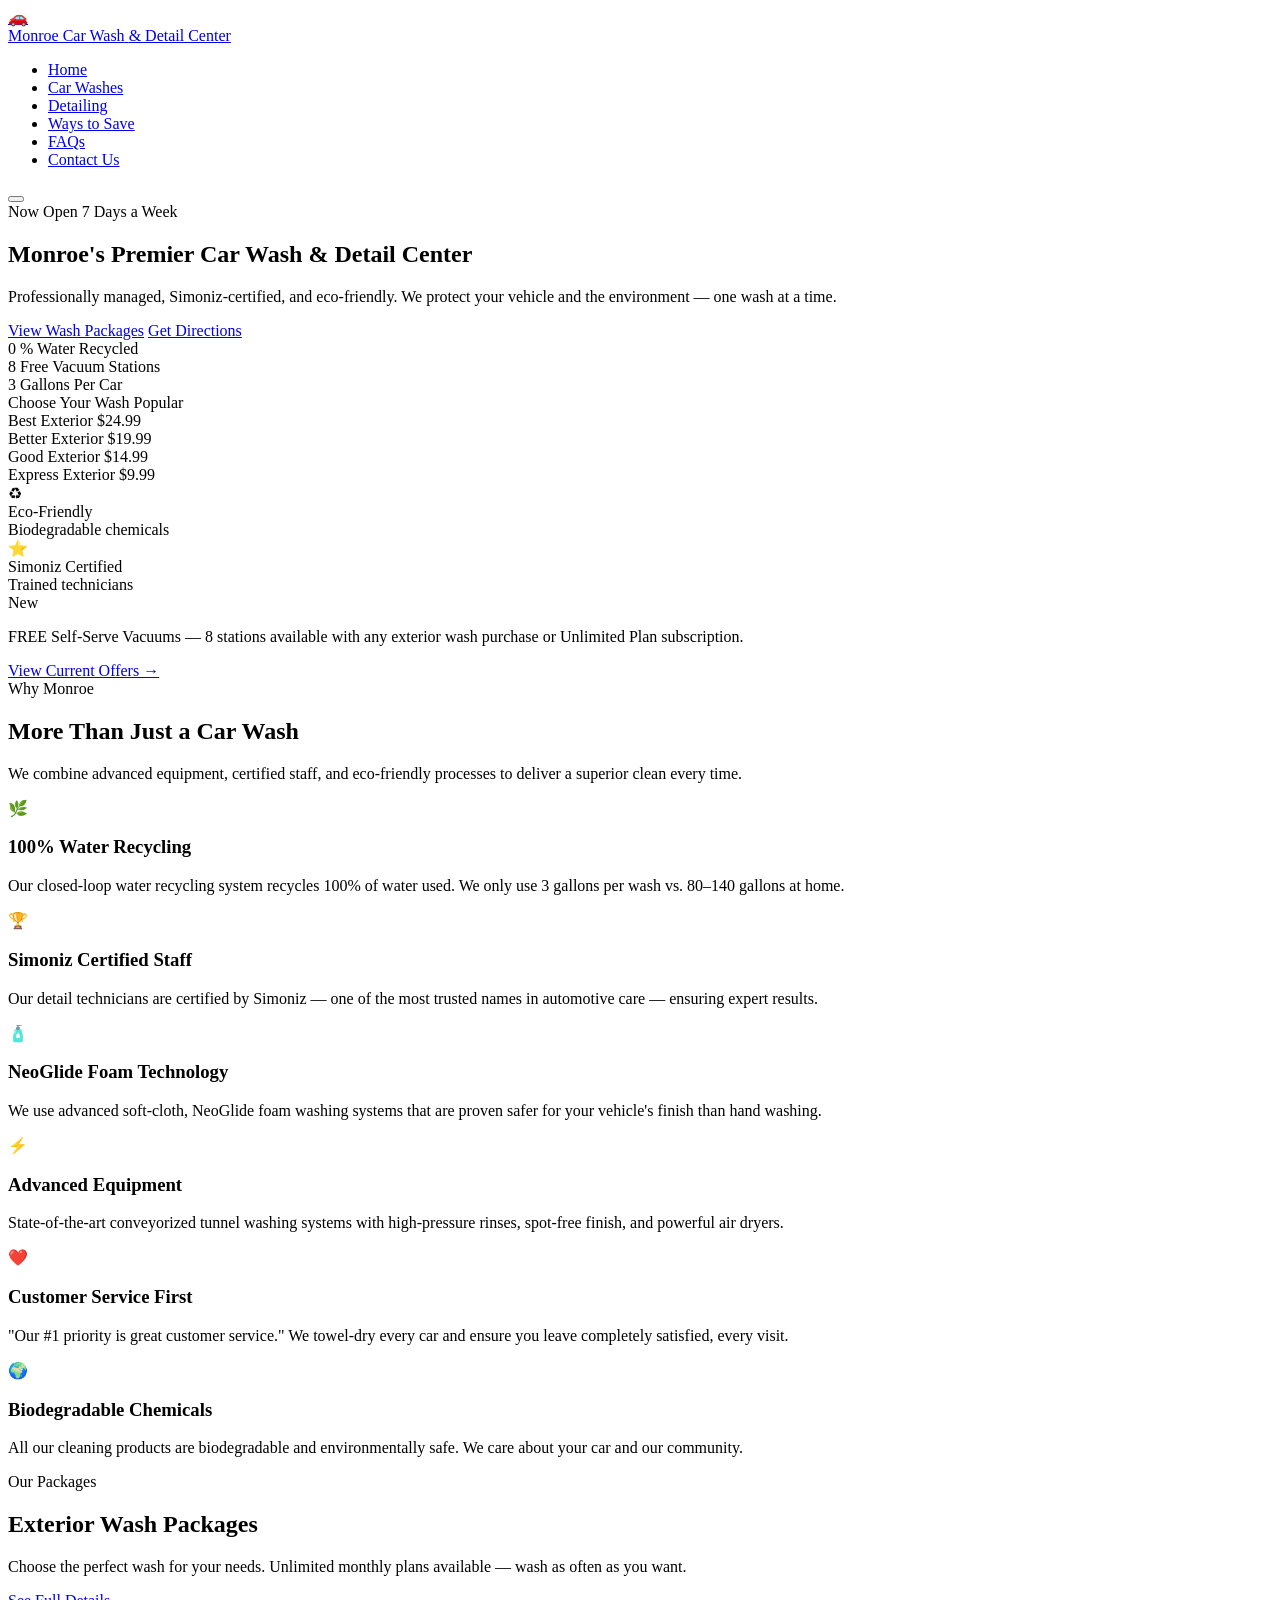
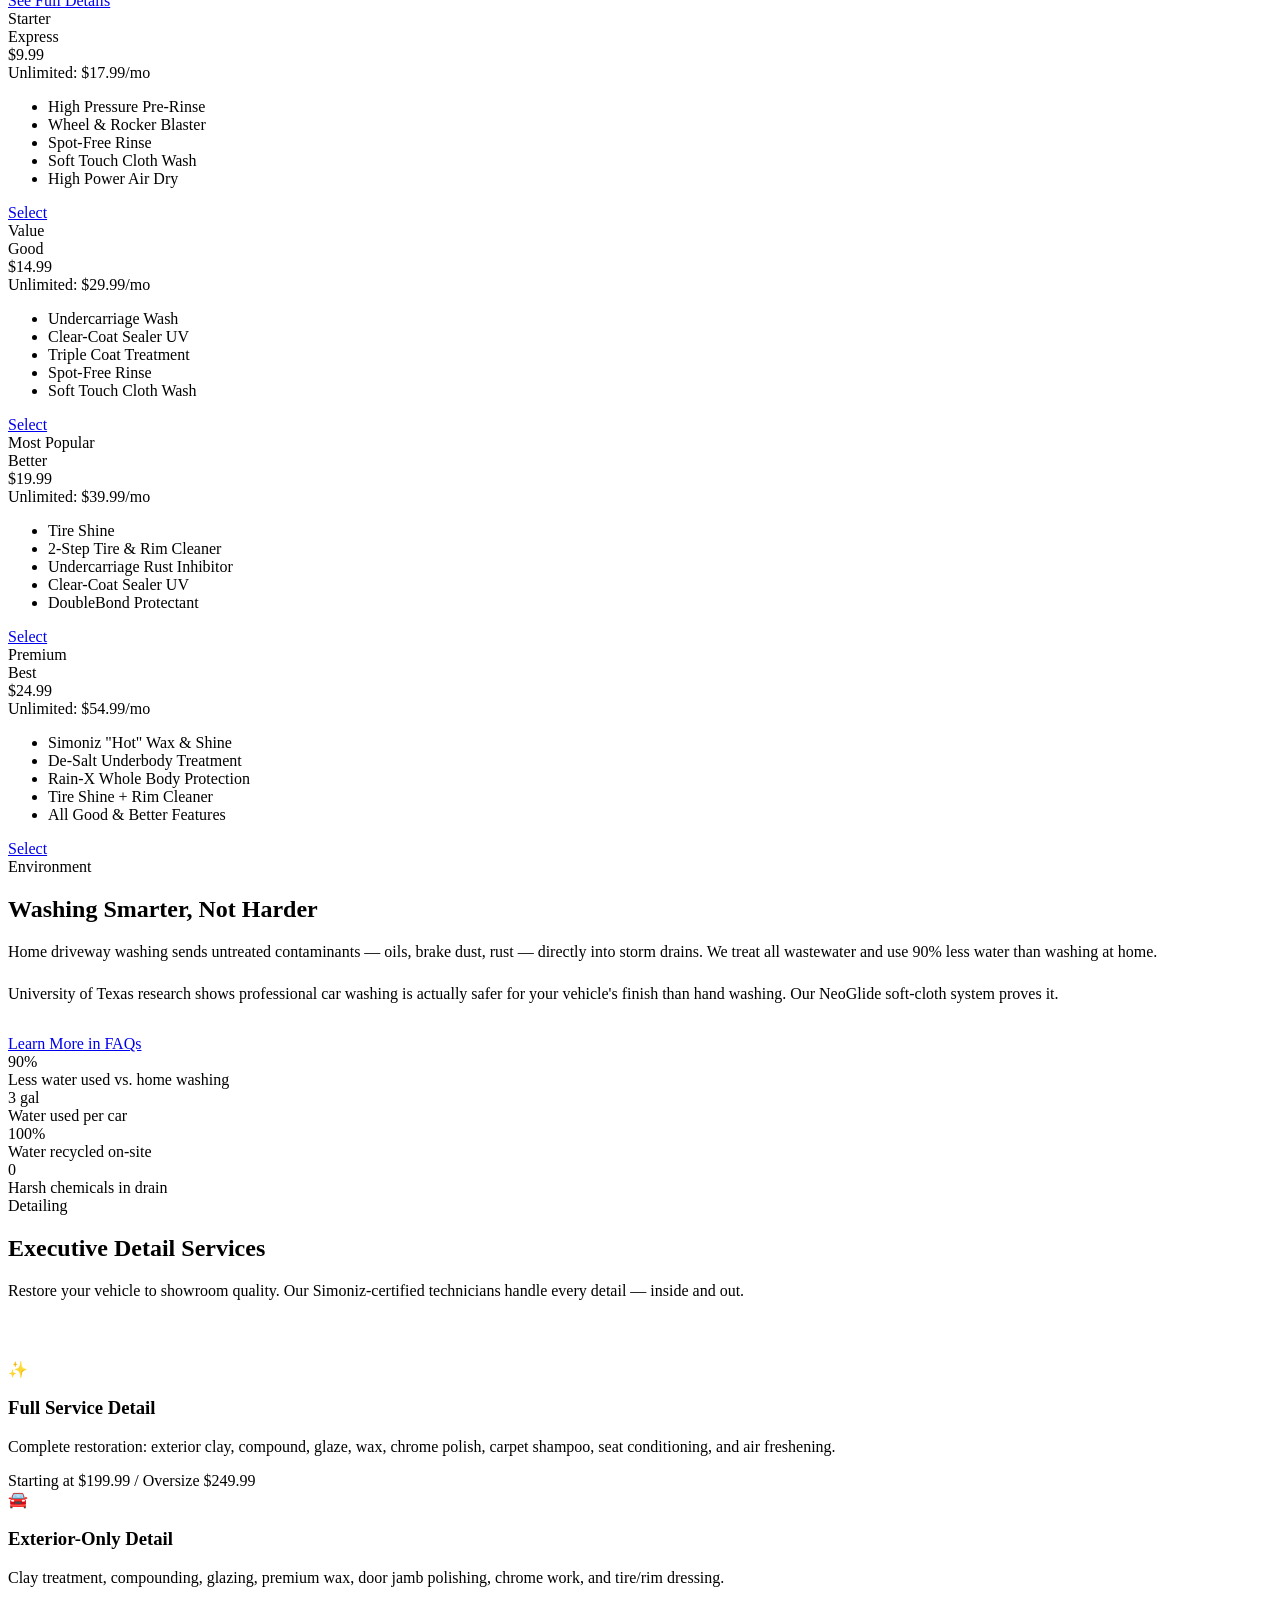
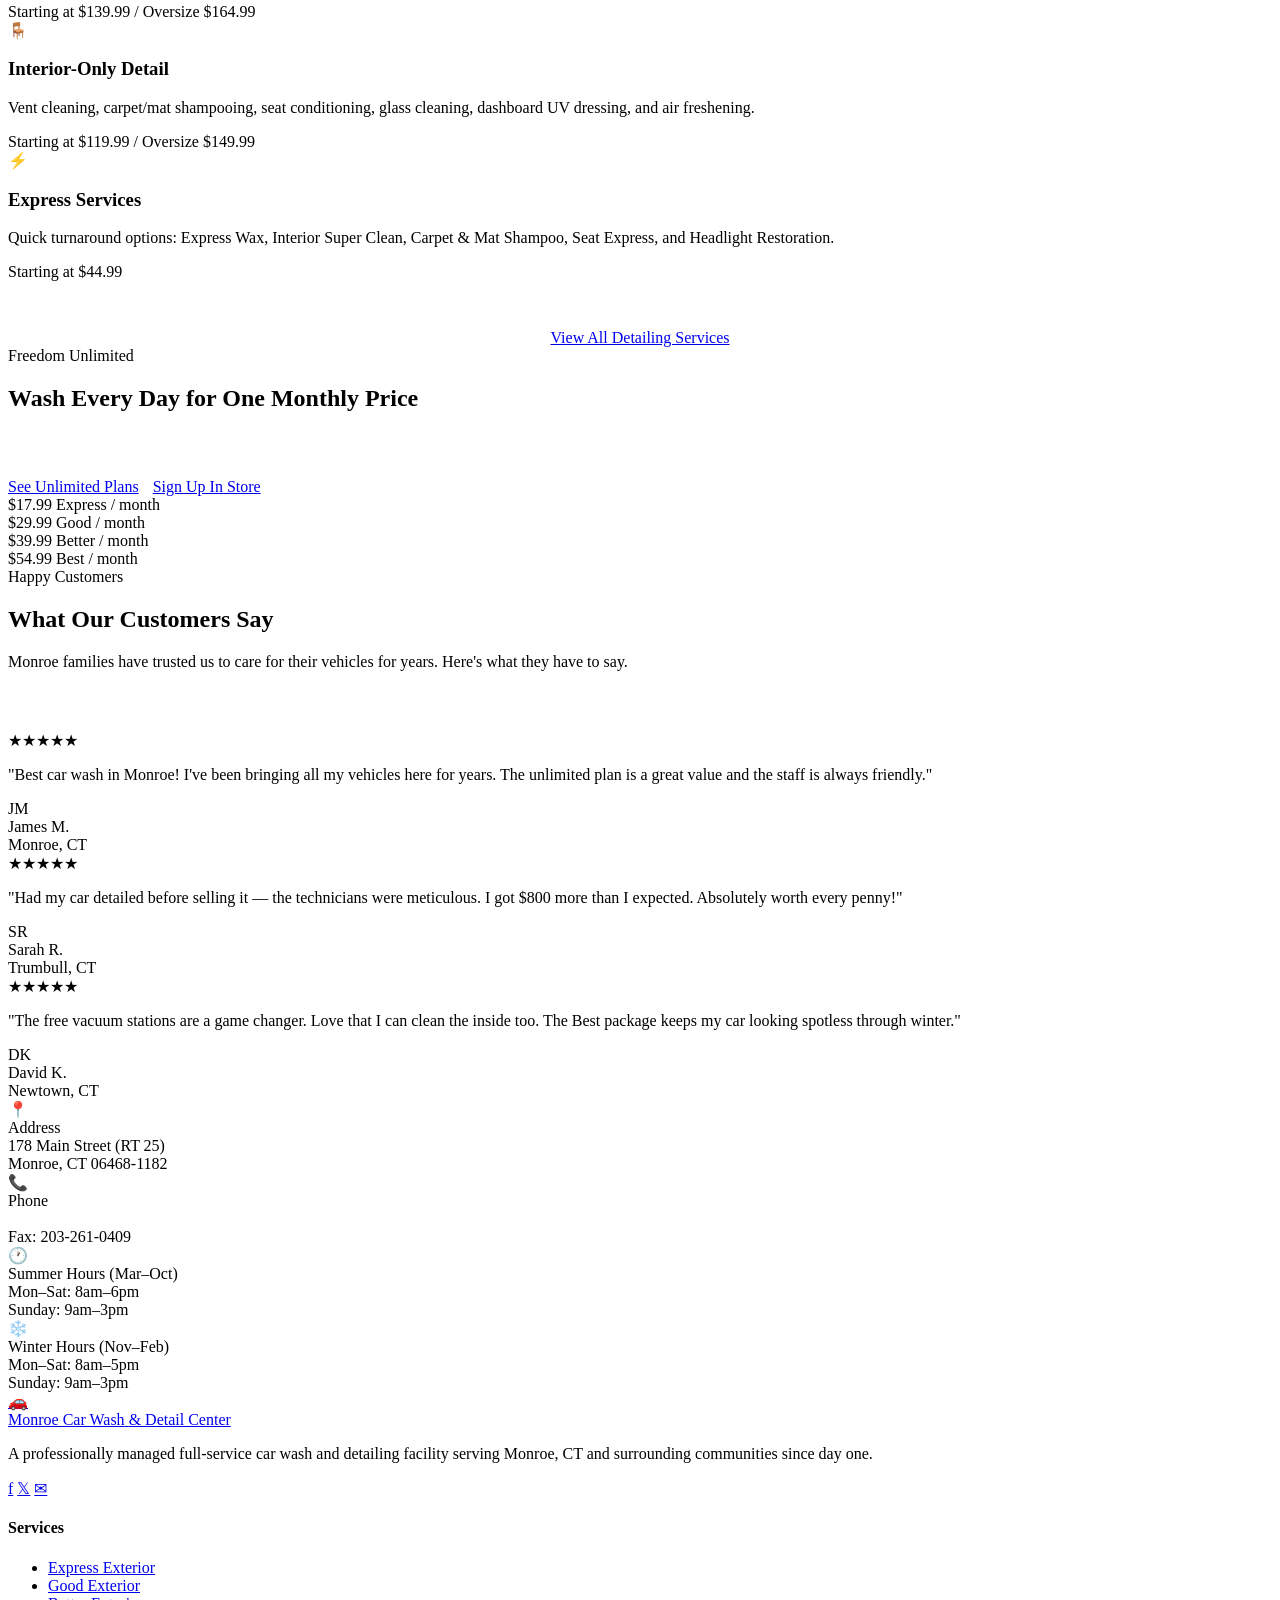
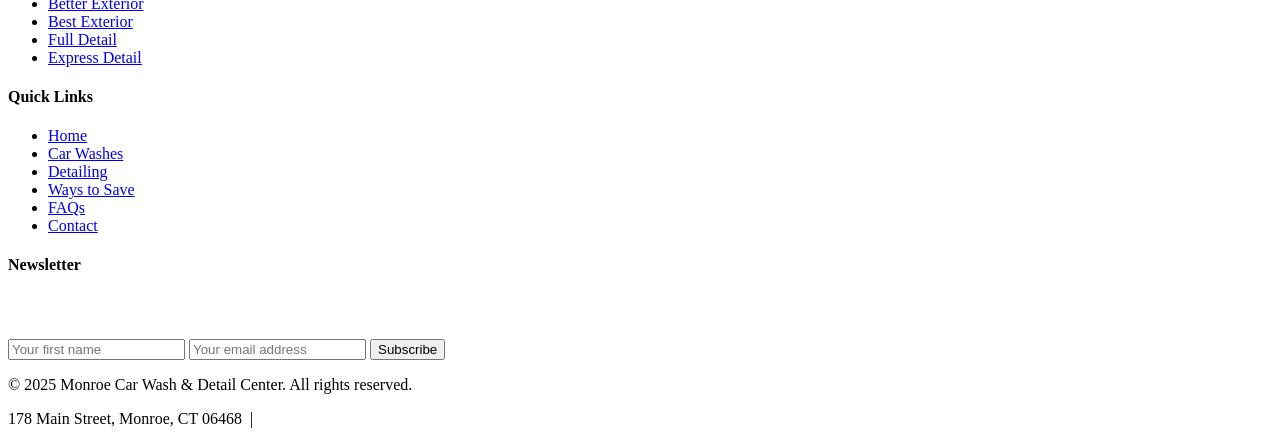
==== index.html @ 7f7197b2 "Add index.html" ====
<!DOCTYPE html>
<html lang="en">
<head>
  <meta charset="UTF-8" />
  <meta name="viewport" content="width=device-width, initial-scale=1.0" />
  <title>Monroe Car Wash & Detail Center | Monroe, CT</title>
  <meta name="description" content="Monroe Car Wash & Detail Center – Professional car wash and detailing in Monroe, CT. Eco-friendly, Simoniz-certified, open 7 days a week." />
  <link rel="stylesheet" href="css/styles.css" />
</head>
<body>

  <!-- NAVBAR -->
  <nav class="navbar">
    <div class="container">
      <div class="nav-inner">
        <a href="index.html" class="nav-logo">
          <div class="nav-logo-icon">🚗</div>
          <div class="nav-logo-text">
            <span class="brand">Monroe Car Wash</span>
            <span class="tagline">& Detail Center</span>
          </div>
        </a>
        <ul class="nav-links">
          <li><a href="index.html" class="active">Home</a></li>
          <li><a href="car-washes.html">Car Washes</a></li>
          <li><a href="detailing.html">Detailing</a></li>
          <li><a href="ways-to-save.html">Ways to Save</a></li>
          <li><a href="faqs.html">FAQs</a></li>
          <li><a href="contact.html" class="nav-cta">Contact Us</a></li>
        </ul>
        <button class="nav-toggle" aria-label="Toggle menu">
          <span></span><span></span><span></span>
        </button>
      </div>
    </div>
  </nav>

  <!-- HERO -->
  <section class="hero">
    <div class="container">
      <div class="hero-grid">
        <div class="hero-content">
          <div class="hero-badge">Now Open 7 Days a Week</div>
          <h1>Monroe's Premier <span>Car Wash &amp; Detail</span> Center</h1>
          <p>Professionally managed, Simoniz-certified, and eco-friendly. We protect your vehicle and the environment — one wash at a time.</p>
          <div class="hero-buttons">
            <a href="car-washes.html" class="btn btn-gold">View Wash Packages</a>
            <a href="contact.html" class="btn btn-outline-white">Get Directions</a>
          </div>
          <div class="hero-stats">
            <div class="hero-stat">
              <span class="num" data-count="100">0</span>
              <span class="label">% Water Recycled</span>
            </div>
            <div class="hero-stat">
              <span class="num">8</span>
              <span class="label">Free Vacuum Stations</span>
            </div>
            <div class="hero-stat">
              <span class="num">3</span>
              <span class="label">Gallons Per Car</span>
            </div>
          </div>
        </div>
        <div class="hero-visual">
          <div class="hero-card-main">
            <div class="card-header">
              <span class="card-title">Choose Your Wash</span>
              <span class="card-badge">Popular</span>
            </div>
            <div class="wash-option active">
              <span class="name">Best Exterior</span>
              <span class="price">$24.99</span>
            </div>
            <div class="wash-option">
              <span class="name">Better Exterior</span>
              <span class="price">$19.99</span>
            </div>
            <div class="wash-option">
              <span class="name">Good Exterior</span>
              <span class="price">$14.99</span>
            </div>
            <div class="wash-option">
              <span class="name">Express Exterior</span>
              <span class="price">$9.99</span>
            </div>
          </div>
          <div class="hero-floating hero-floating-1">
            <div class="icon">♻</div>
            <div class="text">
              <div class="top">Eco-Friendly</div>
              <div class="bot">Biodegradable chemicals</div>
            </div>
          </div>
          <div class="hero-floating hero-floating-2">
            <div class="icon">⭐</div>
            <div class="text">
              <div class="top">Simoniz Certified</div>
              <div class="bot">Trained technicians</div>
            </div>
          </div>
        </div>
      </div>
    </div>
  </section>

  <!-- ANNOUNCEMENT -->
  <div class="announcement">
    <div class="container">
      <div class="announcement-inner">
        <span class="badge">New</span>
        <p>FREE Self-Serve Vacuums — 8 stations available with any exterior wash purchase or Unlimited Plan subscription.</p>
        <a href="ways-to-save.html">View Current Offers →</a>
      </div>
    </div>
  </div>

  <!-- WHY CHOOSE US -->
  <section class="why-section">
    <div class="container">
      <div class="text-center">
        <span class="section-tag">Why Monroe</span>
        <h2 class="section-title">More Than Just a Car Wash</h2>
        <p class="section-subtitle">We combine advanced equipment, certified staff, and eco-friendly processes to deliver a superior clean every time.</p>
      </div>
      <div class="features-grid">
        <div class="feature-card fade-up">
          <div class="feature-icon">🌿</div>
          <h3>100% Water Recycling</h3>
          <p>Our closed-loop water recycling system recycles 100% of water used. We only use 3 gallons per wash vs. 80–140 gallons at home.</p>
        </div>
        <div class="feature-card fade-up">
          <div class="feature-icon">🏆</div>
          <h3>Simoniz Certified Staff</h3>
          <p>Our detail technicians are certified by Simoniz — one of the most trusted names in automotive care — ensuring expert results.</p>
        </div>
        <div class="feature-card fade-up">
          <div class="feature-icon">🧴</div>
          <h3>NeoGlide Foam Technology</h3>
          <p>We use advanced soft-cloth, NeoGlide foam washing systems that are proven safer for your vehicle's finish than hand washing.</p>
        </div>
        <div class="feature-card fade-up">
          <div class="feature-icon">⚡</div>
          <h3>Advanced Equipment</h3>
          <p>State-of-the-art conveyorized tunnel washing systems with high-pressure rinses, spot-free finish, and powerful air dryers.</p>
        </div>
        <div class="feature-card fade-up">
          <div class="feature-icon">❤️</div>
          <h3>Customer Service First</h3>
          <p>"Our #1 priority is great customer service." We towel-dry every car and ensure you leave completely satisfied, every visit.</p>
        </div>
        <div class="feature-card fade-up">
          <div class="feature-icon">🌍</div>
          <h3>Biodegradable Chemicals</h3>
          <p>All our cleaning products are biodegradable and environmentally safe. We care about your car and our community.</p>
        </div>
      </div>
    </div>
  </section>

  <!-- WASH PACKAGES PREVIEW -->
  <section class="packages-section">
    <div class="container">
      <div class="packages-header">
        <div>
          <span class="section-tag">Our Packages</span>
          <h2 class="section-title">Exterior Wash Packages</h2>
          <p class="section-subtitle">Choose the perfect wash for your needs. Unlimited monthly plans available — wash as often as you want.</p>
        </div>
        <a href="car-washes.html" class="btn btn-outline">See Full Details</a>
      </div>
      <div class="packages-grid">
        <!-- Express -->
        <div class="package-card fade-up">
          <div class="package-header">
            <div class="package-tag">Starter</div>
            <div class="package-name">Express</div>
            <div class="package-price">
              <span class="amount">$9.99</span>
            </div>
            <div class="package-unlimited">Unlimited: $17.99/mo</div>
          </div>
          <div class="package-body">
            <ul class="package-features">
              <li>High Pressure Pre-Rinse</li>
              <li>Wheel &amp; Rocker Blaster</li>
              <li>Spot-Free Rinse</li>
              <li>Soft Touch Cloth Wash</li>
              <li>High Power Air Dry</li>
            </ul>
            <a href="car-washes.html" class="btn btn-outline package-btn">Select</a>
          </div>
        </div>
        <!-- Good -->
        <div class="package-card fade-up">
          <div class="package-header">
            <div class="package-tag">Value</div>
            <div class="package-name">Good</div>
            <div class="package-price">
              <span class="amount">$14.99</span>
            </div>
            <div class="package-unlimited">Unlimited: $29.99/mo</div>
          </div>
          <div class="package-body">
            <ul class="package-features">
              <li>Undercarriage Wash</li>
              <li>Clear-Coat Sealer UV</li>
              <li>Triple Coat Treatment</li>
              <li>Spot-Free Rinse</li>
              <li>Soft Touch Cloth Wash</li>
            </ul>
            <a href="car-washes.html" class="btn btn-outline package-btn">Select</a>
          </div>
        </div>
        <!-- Better (Featured) -->
        <div class="package-card featured fade-up">
          <div class="package-header">
            <div class="package-tag">Most Popular</div>
            <div class="package-name">Better</div>
            <div class="package-price">
              <span class="amount">$19.99</span>
            </div>
            <div class="package-unlimited">Unlimited: $39.99/mo</div>
          </div>
          <div class="package-body">
            <ul class="package-features">
              <li>Tire Shine</li>
              <li>2-Step Tire &amp; Rim Cleaner</li>
              <li>Undercarriage Rust Inhibitor</li>
              <li>Clear-Coat Sealer UV</li>
              <li>DoubleBond Protectant</li>
            </ul>
            <a href="car-washes.html" class="btn btn-gold package-btn">Select</a>
          </div>
        </div>
        <!-- Best -->
        <div class="package-card fade-up">
          <div class="package-header">
            <div class="package-tag">Premium</div>
            <div class="package-name">Best</div>
            <div class="package-price">
              <span class="amount">$24.99</span>
            </div>
            <div class="package-unlimited">Unlimited: $54.99/mo</div>
          </div>
          <div class="package-body">
            <ul class="package-features">
              <li>Simoniz "Hot" Wax &amp; Shine</li>
              <li>De-Salt Underbody Treatment</li>
              <li>Rain-X Whole Body Protection</li>
              <li>Tire Shine + Rim Cleaner</li>
              <li>All Good &amp; Better Features</li>
            </ul>
            <a href="car-washes.html" class="btn btn-primary package-btn">Select</a>
          </div>
        </div>
      </div>
    </div>
  </section>

  <!-- ECO SECTION -->
  <section class="eco-section">
    <div class="container">
      <div class="eco-grid">
        <div>
          <span class="section-tag">Environment</span>
          <h2 class="section-title">Washing Smarter, <span>Not Harder</span></h2>
          <p class="section-subtitle" style="margin-bottom:24px;">Home driveway washing sends untreated contaminants — oils, brake dust, rust — directly into storm drains. We treat all wastewater and use 90% less water than washing at home.</p>
          <p class="section-subtitle">University of Texas research shows professional car washing is actually safer for your vehicle's finish than hand washing. Our NeoGlide soft-cloth system proves it.</p>
          <div style="margin-top:32px;">
            <a href="faqs.html" class="btn btn-primary">Learn More in FAQs</a>
          </div>
        </div>
        <div class="eco-stats">
          <div class="eco-stat fade-up">
            <div class="big">90%</div>
            <div class="small">Less water used vs. home washing</div>
          </div>
          <div class="eco-stat fade-up">
            <div class="big">3 gal</div>
            <div class="small">Water used per car</div>
          </div>
          <div class="eco-stat fade-up">
            <div class="big">100%</div>
            <div class="small">Water recycled on-site</div>
          </div>
          <div class="eco-stat fade-up">
            <div class="big">0</div>
            <div class="small">Harsh chemicals in drain</div>
          </div>
        </div>
      </div>
    </div>
  </section>

  <!-- DETAILING PREVIEW -->
  <section class="detailing-section">
    <div class="container">
      <div class="text-center" style="margin-bottom:60px;">
        <span class="section-tag">Detailing</span>
        <h2 class="section-title">Executive Detail Services</h2>
        <p class="section-subtitle">Restore your vehicle to showroom quality. Our Simoniz-certified technicians handle every detail — inside and out.</p>
      </div>
      <div class="detail-grid">
        <div class="detail-card fade-up">
          <div class="detail-icon">✨</div>
          <div class="detail-content">
            <h3>Full Service Detail</h3>
            <p>Complete restoration: exterior clay, compound, glaze, wax, chrome polish, carpet shampoo, seat conditioning, and air freshening.</p>
            <div class="detail-price">Starting at $199.99 / Oversize $249.99</div>
          </div>
        </div>
        <div class="detail-card fade-up">
          <div class="detail-icon">🚘</div>
          <div class="detail-content">
            <h3>Exterior-Only Detail</h3>
            <p>Clay treatment, compounding, glazing, premium wax, door jamb polishing, chrome work, and tire/rim dressing.</p>
            <div class="detail-price">Starting at $139.99 / Oversize $164.99</div>
          </div>
        </div>
        <div class="detail-card fade-up">
          <div class="detail-icon">🪑</div>
          <div class="detail-content">
            <h3>Interior-Only Detail</h3>
            <p>Vent cleaning, carpet/mat shampooing, seat conditioning, glass cleaning, dashboard UV dressing, and air freshening.</p>
            <div class="detail-price">Starting at $119.99 / Oversize $149.99</div>
          </div>
        </div>
        <div class="detail-card fade-up">
          <div class="detail-icon">⚡</div>
          <div class="detail-content">
            <h3>Express Services</h3>
            <p>Quick turnaround options: Express Wax, Interior Super Clean, Carpet &amp; Mat Shampoo, Seat Express, and Headlight Restoration.</p>
            <div class="detail-price">Starting at $44.99</div>
          </div>
        </div>
      </div>
      <div style="text-align:center; margin-top:48px;">
        <a href="detailing.html" class="btn btn-primary">View All Detailing Services</a>
      </div>
    </div>
  </section>

  <!-- PROMO BANNER -->
  <section class="promo-banner">
    <div class="container">
      <div class="promo-inner">
        <div class="promo-content">
          <span class="section-tag">Freedom Unlimited</span>
          <h2 class="section-title">Wash Every Day for One Monthly Price</h2>
          <p class="section-subtitle" style="color:rgba(255,255,255,0.7);margin-bottom:28px;">No contract. Cancel anytime with 5 days notice. RFID sticker for effortless entry. Add a second car for just $20–$30 more.</p>
          <div style="display:flex;gap:14px;flex-wrap:wrap;">
            <a href="ways-to-save.html" class="btn btn-gold">See Unlimited Plans</a>
            <a href="contact.html" class="btn btn-outline-white">Sign Up In Store</a>
          </div>
        </div>
        <div class="promo-cards">
          <div class="promo-stat-card fade-up">
            <span class="stat-num">$17.99</span>
            <span class="stat-label">Express / month</span>
          </div>
          <div class="promo-stat-card fade-up">
            <span class="stat-num">$29.99</span>
            <span class="stat-label">Good / month</span>
          </div>
          <div class="promo-stat-card fade-up">
            <span class="stat-num">$39.99</span>
            <span class="stat-label">Better / month</span>
          </div>
          <div class="promo-stat-card fade-up">
            <span class="stat-num">$54.99</span>
            <span class="stat-label">Best / month</span>
          </div>
        </div>
      </div>
    </div>
  </section>

  <!-- TESTIMONIALS -->
  <section class="testimonials-section">
    <div class="container">
      <div class="text-center" style="margin-bottom:60px;">
        <span class="section-tag">Happy Customers</span>
        <h2 class="section-title">What Our Customers Say</h2>
        <p class="section-subtitle">Monroe families have trusted us to care for their vehicles for years. Here's what they have to say.</p>
      </div>
      <div class="testimonials-grid">
        <div class="testimonial-card fade-up">
          <div class="stars">★★★★★</div>
          <p>"Best car wash in Monroe! I've been bringing all my vehicles here for years. The unlimited plan is a great value and the staff is always friendly."</p>
          <div class="testimonial-author">
            <div class="author-avatar">JM</div>
            <div class="author-info">
              <div class="name">James M.</div>
              <div class="since">Monroe, CT</div>
            </div>
          </div>
        </div>
        <div class="testimonial-card fade-up">
          <div class="stars">★★★★★</div>
          <p>"Had my car detailed before selling it — the technicians were meticulous. I got $800 more than I expected. Absolutely worth every penny!"</p>
          <div class="testimonial-author">
            <div class="author-avatar">SR</div>
            <div class="author-info">
              <div class="name">Sarah R.</div>
              <div class="since">Trumbull, CT</div>
            </div>
          </div>
        </div>
        <div class="testimonial-card fade-up">
          <div class="stars">★★★★★</div>
          <p>"The free vacuum stations are a game changer. Love that I can clean the inside too. The Best package keeps my car looking spotless through winter."</p>
          <div class="testimonial-author">
            <div class="author-avatar">DK</div>
            <div class="author-info">
              <div class="name">David K.</div>
              <div class="since">Newtown, CT</div>
            </div>
          </div>
        </div>
      </div>
    </div>
  </section>

  <!-- CONTACT STRIP -->
  <div class="contact-strip">
    <div class="container">
      <div class="contact-strip-inner">
        <div class="contact-item">
          <div class="icon">📍</div>
          <div>
            <div class="label">Address</div>
            <div class="value">178 Main Street (RT 25)</div>
            <div class="sub">Monroe, CT 06468-1182</div>
          </div>
        </div>
        <div class="contact-item">
          <div class="icon">📞</div>
          <div>
            <div class="label">Phone</div>
            <div class="value"><a href="tel:2032614870" style="color:#fff;">203-261-4870</a></div>
            <div class="sub">Fax: 203-261-0409</div>
          </div>
        </div>
        <div class="contact-item">
          <div class="icon">🕐</div>
          <div>
            <div class="label">Summer Hours (Mar–Oct)</div>
            <div class="value">Mon–Sat: 8am–6pm</div>
            <div class="sub">Sunday: 9am–3pm</div>
          </div>
        </div>
        <div class="contact-item">
          <div class="icon">❄️</div>
          <div>
            <div class="label">Winter Hours (Nov–Feb)</div>
            <div class="value">Mon–Sat: 8am–5pm</div>
            <div class="sub">Sunday: 9am–3pm</div>
          </div>
        </div>
      </div>
    </div>
  </div>

  <!-- FOOTER -->
  <footer class="footer">
    <div class="container">
      <div class="footer-grid">
        <div class="footer-brand">
          <a href="index.html" class="nav-logo">
            <div class="nav-logo-icon">🚗</div>
            <div class="nav-logo-text">
              <span class="brand">Monroe Car Wash</span>
              <span class="tagline">& Detail Center</span>
            </div>
          </a>
          <p>A professionally managed full-service car wash and detailing facility serving Monroe, CT and surrounding communities since day one.</p>
          <div class="footer-socials">
            <a href="https://facebook.com/MonroeCarWash" class="social-btn" target="_blank" rel="noopener">f</a>
            <a href="https://twitter.com/monroecarwash" class="social-btn" target="_blank" rel="noopener">𝕏</a>
            <a href="contact.html" class="social-btn">✉</a>
          </div>
        </div>
        <div class="footer-col">
          <h4>Services</h4>
          <ul>
            <li><a href="car-washes.html">Express Exterior</a></li>
            <li><a href="car-washes.html">Good Exterior</a></li>
            <li><a href="car-washes.html">Better Exterior</a></li>
            <li><a href="car-washes.html">Best Exterior</a></li>
            <li><a href="detailing.html">Full Detail</a></li>
            <li><a href="detailing.html">Express Detail</a></li>
          </ul>
        </div>
        <div class="footer-col">
          <h4>Quick Links</h4>
          <ul>
            <li><a href="index.html">Home</a></li>
            <li><a href="car-washes.html">Car Washes</a></li>
            <li><a href="detailing.html">Detailing</a></li>
            <li><a href="ways-to-save.html">Ways to Save</a></li>
            <li><a href="faqs.html">FAQs</a></li>
            <li><a href="contact.html">Contact</a></li>
          </ul>
        </div>
        <div class="footer-col">
          <h4>Newsletter</h4>
          <p style="font-size:0.85rem;color:rgba(255,255,255,0.5);margin-bottom:14px;line-height:1.6;">Get exclusive coupons and seasonal offers delivered to your inbox.</p>
          <div class="footer-newsletter">
            <input type="text" placeholder="Your first name" />
            <input type="email" placeholder="Your email address" style="margin-top:8px;" />
            <button>Subscribe</button>
          </div>
        </div>
      </div>
      <div class="footer-bottom">
        <p>&copy; 2025 Monroe Car Wash &amp; Detail Center. All rights reserved.</p>
        <p>178 Main Street, Monroe, CT 06468 &nbsp;|&nbsp; <a href="tel:2032614870" style="color:rgba(255,255,255,0.4);">203-261-4870</a></p>
      </div>
    </div>
  </footer>

  <script src="js/main.js"></script>
</body>
</html>
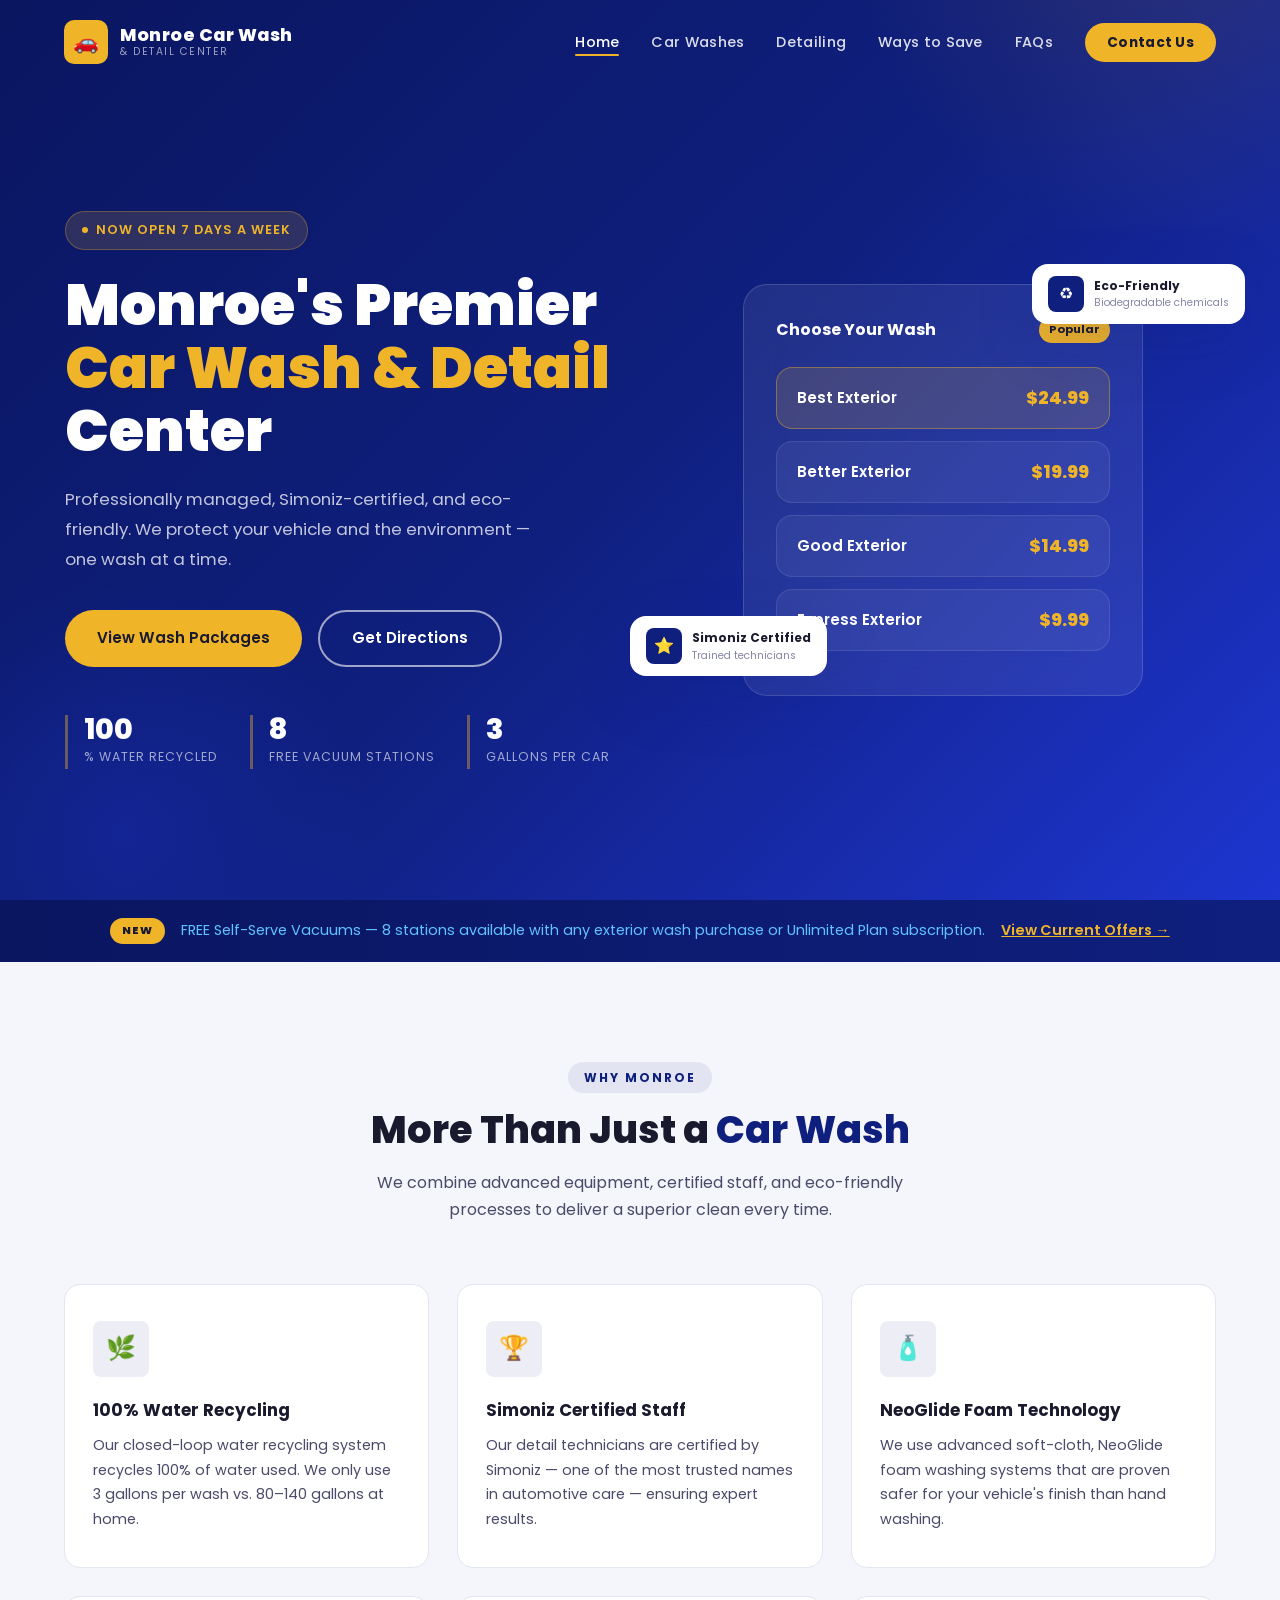
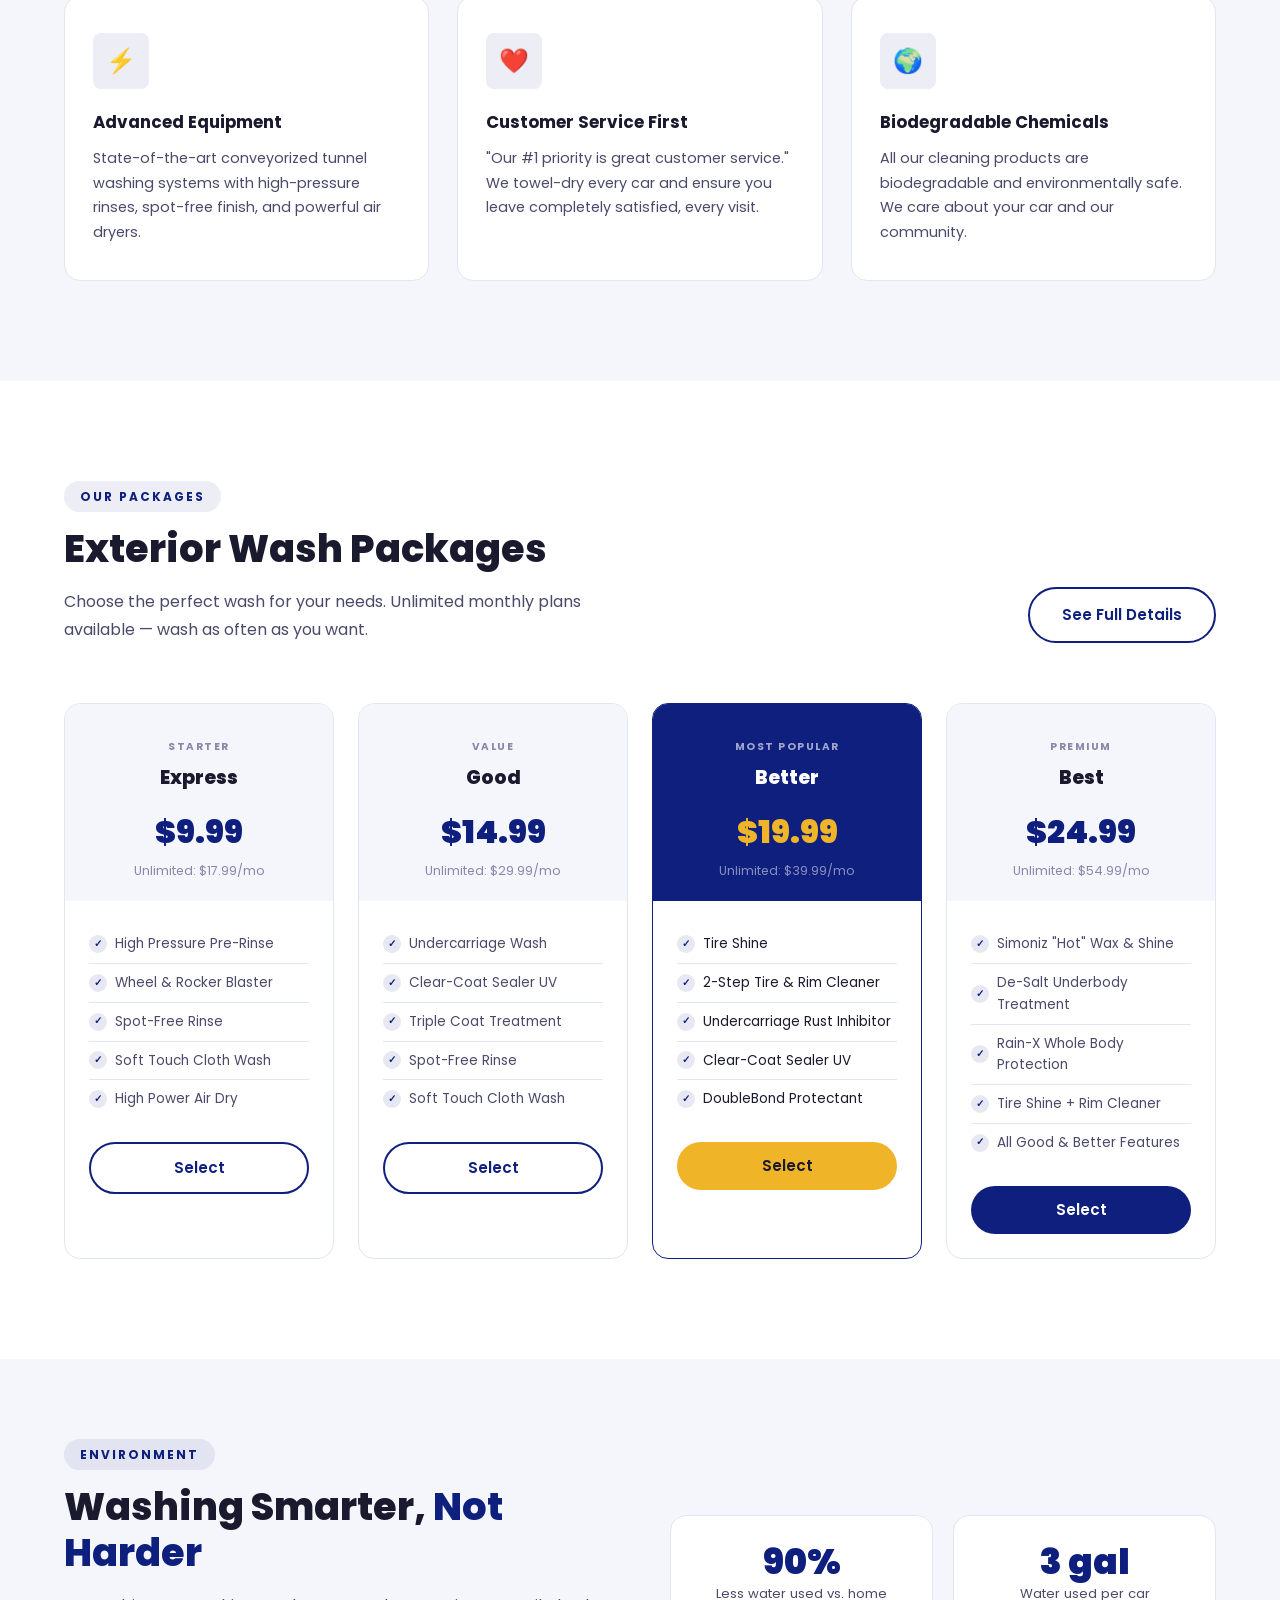
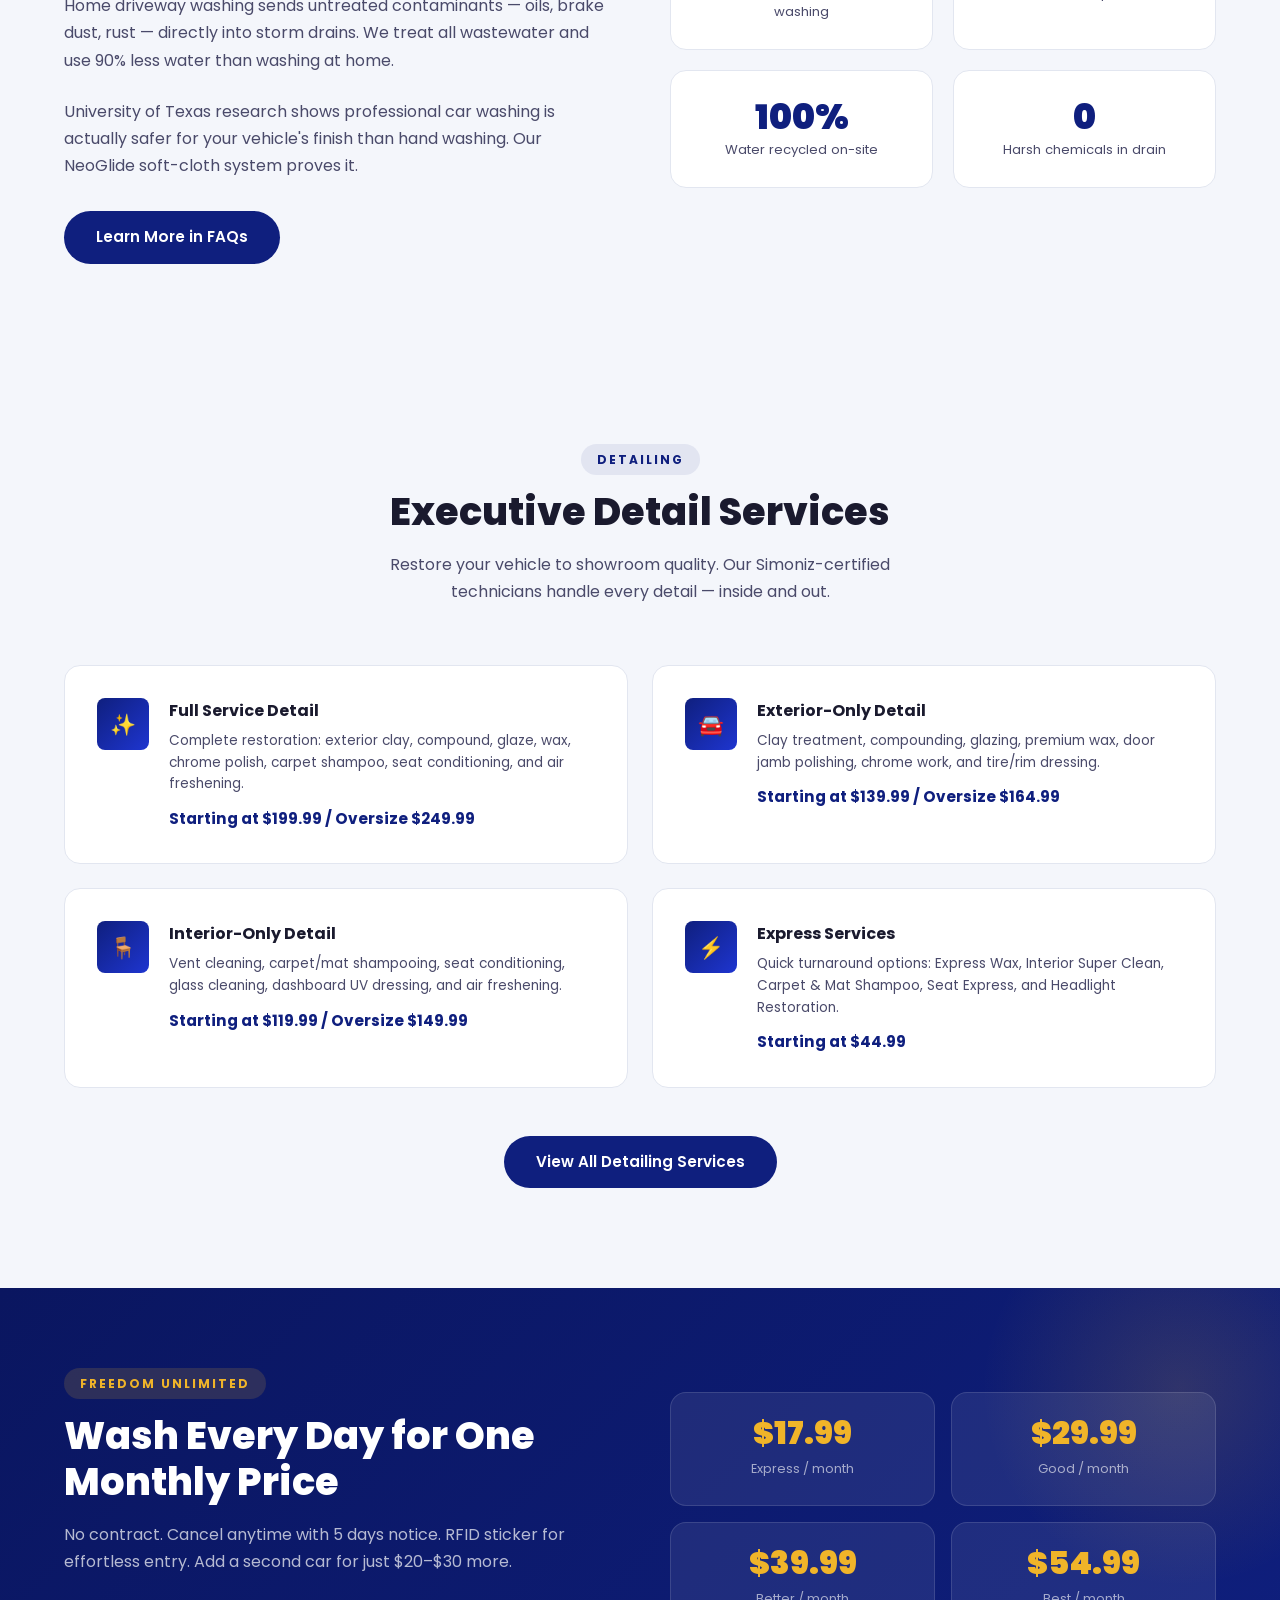
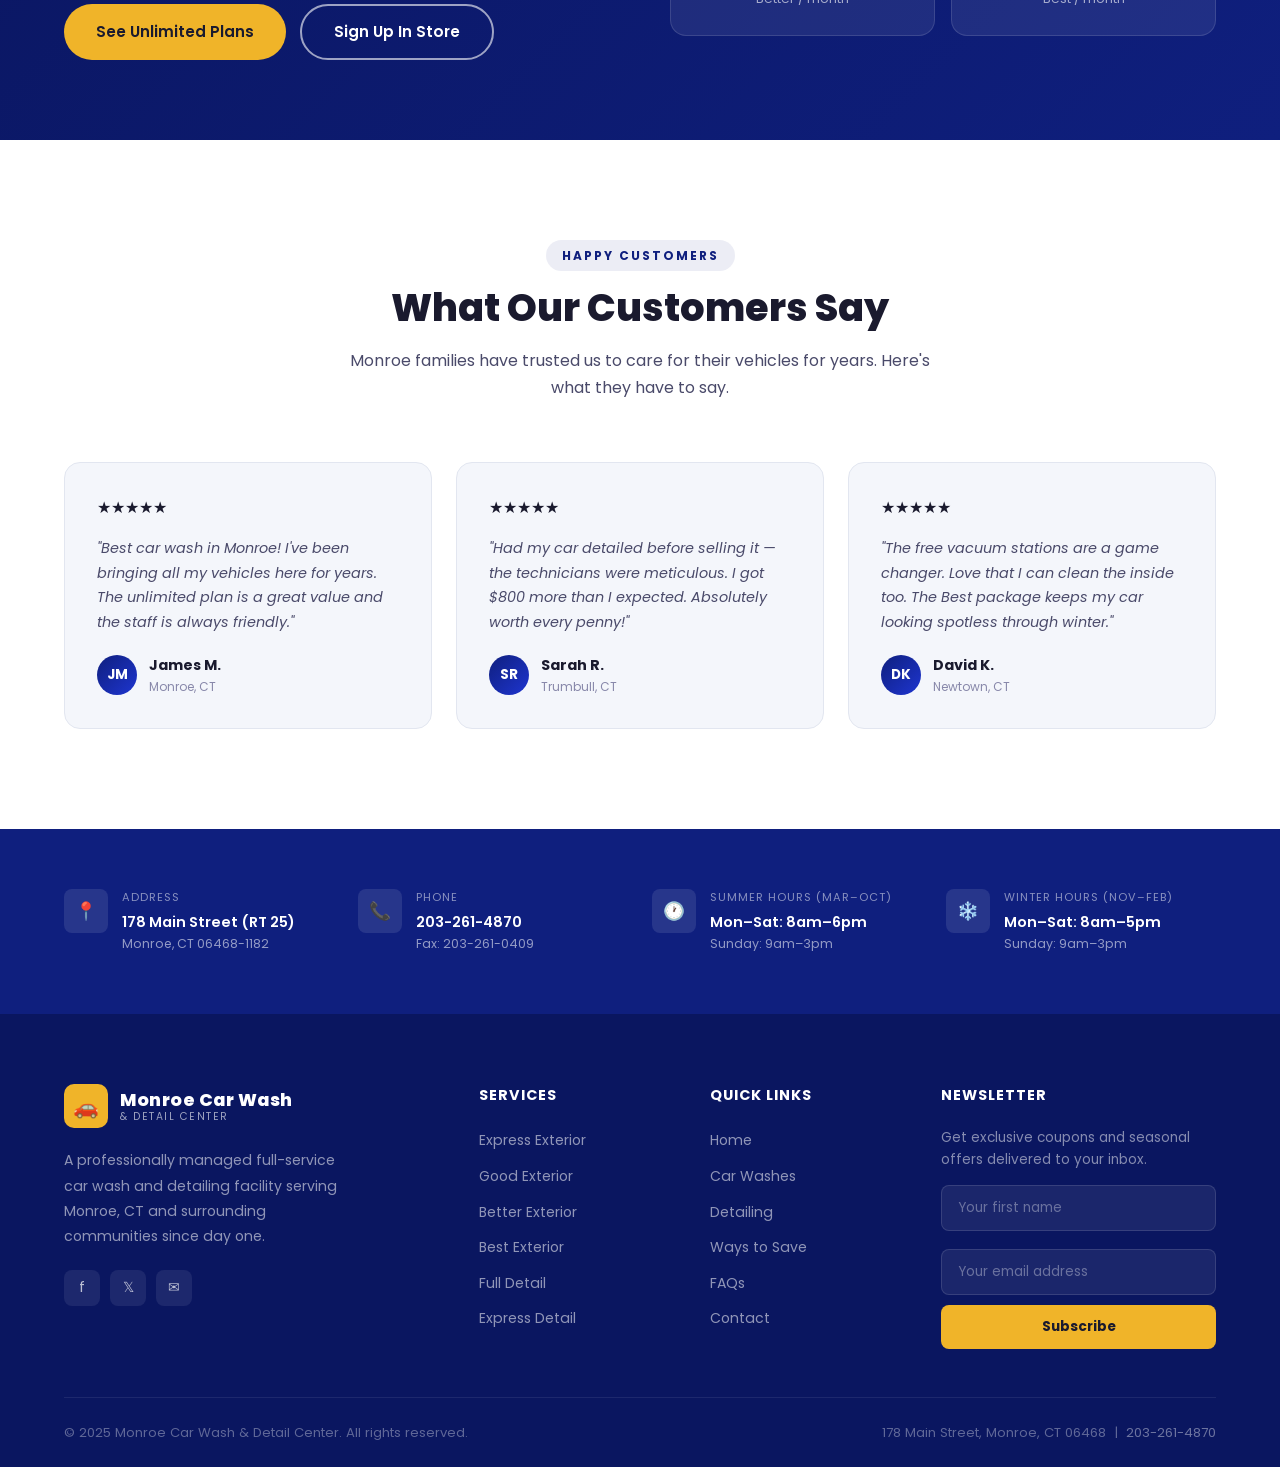
==== commit 1e22fa21: "Update index.html" ====
--- a/index.html
+++ b/index.html
@@ -109,7 +109,7 @@
     <div class="container">
       <div class="announcement-inner">
         <span class="badge">New</span>
-        <p>FREE Self-Serve Vacuums — 8 stations available with any exterior wash purchase or Unlimited Plan subscription.</p>
+        <p style="color:#60c3ff;">FREE Self-Serve Vacuums — 8 stations available with any exterior wash purchase or Unlimited Plan subscription.</p>
         <a href="ways-to-save.html">View Current Offers →</a>
       </div>
     </div>
@@ -120,7 +120,7 @@
     <div class="container">
       <div class="text-center">
         <span class="section-tag">Why Monroe</span>
-        <h2 class="section-title">More Than Just a Car Wash</h2>
+        <h2 class="section-title">More Than Just a <span>Car Wash</span></h2>
         <p class="section-subtitle">We combine advanced equipment, certified staff, and eco-friendly processes to deliver a superior clean every time.</p>
       </div>
       <div class="features-grid">
--- a/css/styles.css
+++ b/css/styles.css
@@ -0,0 +1,1931 @@
+/* ============================================
+   MONROE CAR WASH - Modern Redesign
+   Color Palette:
+   - Primary Navy: #0f1f7e
+   - Primary Dark: #0a1660
+   - Primary Light: #1e35d0
+   - Gold Accent: #f0b429
+   - Light BG: #f4f6fb
+   - Text Dark: #1a1a2e
+   - Text Mid: #4a4a6a
+   - White: #ffffff
+============================================ */
+
+@import url('https://fonts.googleapis.com/css2?family=Poppins:wght@300;400;500;600;700;800;900&display=swap');
+
+/* ---- RESET & BASE ---- */
+*, *::before, *::after { box-sizing: border-box; margin: 0; padding: 0; }
+
+:root {
+  --navy: #0f1f7e;
+  --navy-dark: #0a1660;
+  --navy-light: #1e35d0;
+  --gold: #f0b429;
+  --gold-dark: #d49b1a;
+  --bg-light: #f4f6fb;
+  --bg-white: #ffffff;
+  --text-dark: #1a1a2e;
+  --text-mid: #4a4a6a;
+  --text-light: #8888aa;
+  --border: #e2e6f0;
+  --shadow-sm: 0 2px 8px rgba(15,31,126,0.08);
+  --shadow-md: 0 8px 32px rgba(15,31,126,0.12);
+  --shadow-lg: 0 20px 60px rgba(15,31,126,0.18);
+  --radius-sm: 8px;
+  --radius-md: 16px;
+  --radius-lg: 24px;
+  --transition: 0.3s ease;
+}
+
+html { scroll-behavior: smooth; }
+
+body {
+  font-family: 'Poppins', sans-serif;
+  color: var(--text-dark);
+  background: var(--bg-white);
+  line-height: 1.6;
+  overflow-x: hidden;
+}
+
+img { max-width: 100%; display: block; }
+a { text-decoration: none; color: inherit; }
+ul { list-style: none; }
+
+/* ---- UTILITIES ---- */
+.container {
+  max-width: 1200px;
+  margin: 0 auto;
+  padding: 0 24px;
+}
+
+.section-tag {
+  display: inline-block;
+  background: rgba(15,31,126,0.08);
+  color: var(--navy);
+  font-size: 0.75rem;
+  font-weight: 700;
+  letter-spacing: 2px;
+  text-transform: uppercase;
+  padding: 6px 16px;
+  border-radius: 100px;
+  margin-bottom: 14px;
+}
+
+.section-title {
+  font-size: clamp(1.8rem, 3vw, 2.8rem);
+  font-weight: 800;
+  line-height: 1.2;
+  color: var(--text-dark);
+  margin-bottom: 16px;
+}
+
+.section-title span { color: var(--navy); }
+
+.section-subtitle {
+  font-size: 1rem;
+  color: var(--text-mid);
+  max-width: 580px;
+  line-height: 1.7;
+}
+
+.text-center { text-align: center; }
+.text-center .section-subtitle { margin: 0 auto; }
+
+.btn {
+  display: inline-flex;
+  align-items: center;
+  gap: 8px;
+  padding: 14px 32px;
+  border-radius: 100px;
+  font-family: 'Poppins', sans-serif;
+  font-size: 0.95rem;
+  font-weight: 600;
+  cursor: pointer;
+  border: none;
+  transition: all var(--transition);
+  text-decoration: none;
+}
+
+.btn-primary {
+  background: var(--navy);
+  color: #fff;
+}
+.btn-primary:hover { background: var(--navy-dark); transform: translateY(-2px); box-shadow: var(--shadow-md); }
+
+.btn-gold {
+  background: var(--gold);
+  color: var(--text-dark);
+}
+.btn-gold:hover { background: var(--gold-dark); transform: translateY(-2px); box-shadow: 0 8px 24px rgba(240,180,41,0.4); }
+
+.btn-outline {
+  background: transparent;
+  color: var(--navy);
+  border: 2px solid var(--navy);
+}
+.btn-outline:hover { background: var(--navy); color: #fff; transform: translateY(-2px); }
+
+.btn-outline-white {
+  background: transparent;
+  color: #fff;
+  border: 2px solid rgba(255,255,255,0.6);
+}
+.btn-outline-white:hover { background: rgba(255,255,255,0.15); border-color: #fff; transform: translateY(-2px); }
+
+/* ---- NAVBAR ---- */
+.navbar {
+  position: fixed;
+  top: 0; left: 0; right: 0;
+  z-index: 1000;
+  padding: 20px 0;
+  transition: all var(--transition);
+}
+
+.navbar.scrolled {
+  background: var(--navy-dark);
+  padding: 14px 0;
+  box-shadow: 0 4px 30px rgba(10,22,96,0.3);
+}
+
+.nav-inner {
+  display: flex;
+  align-items: center;
+  justify-content: space-between;
+}
+
+.nav-logo {
+  display: flex;
+  align-items: center;
+  gap: 12px;
+}
+
+.nav-logo-icon {
+  width: 44px;
+  height: 44px;
+  background: var(--gold);
+  border-radius: 10px;
+  display: flex;
+  align-items: center;
+  justify-content: center;
+  font-size: 1.3rem;
+}
+
+.nav-logo-text {
+  line-height: 1.2;
+}
+
+.nav-logo-text .brand {
+  display: block;
+  font-size: 1.1rem;
+  font-weight: 800;
+  color: #fff;
+  letter-spacing: 0.5px;
+}
+
+.nav-logo-text .tagline {
+  display: block;
+  font-size: 0.65rem;
+  color: rgba(255,255,255,0.6);
+  letter-spacing: 1.5px;
+  text-transform: uppercase;
+}
+
+.nav-links {
+  display: flex;
+  align-items: center;
+  gap: 32px;
+}
+
+.nav-links a {
+  color: rgba(255,255,255,0.85);
+  font-size: 0.9rem;
+  font-weight: 500;
+  letter-spacing: 0.3px;
+  transition: color var(--transition);
+  position: relative;
+}
+
+.nav-links a::after {
+  content: '';
+  position: absolute;
+  bottom: -4px; left: 0;
+  width: 0; height: 2px;
+  background: var(--gold);
+  transition: width var(--transition);
+  border-radius: 2px;
+}
+
+.nav-links a:hover, .nav-links a.active { color: #fff; }
+.nav-links a:hover::after, .nav-links a.active::after { width: 100%; }
+
+.nav-cta {
+  background: var(--gold);
+  color: var(--text-dark) !important;
+  padding: 10px 22px;
+  border-radius: 100px;
+  font-weight: 700 !important;
+  font-size: 0.85rem !important;
+}
+.nav-cta:hover { background: var(--gold-dark); }
+.nav-cta::after { display: none !important; }
+
+.nav-toggle {
+  display: none;
+  flex-direction: column;
+  gap: 5px;
+  cursor: pointer;
+  padding: 4px;
+}
+.nav-toggle span {
+  display: block;
+  width: 24px;
+  height: 2px;
+  background: #fff;
+  border-radius: 2px;
+  transition: all var(--transition);
+}
+
+/* ---- HERO ---- */
+.hero {
+  min-height: 100vh;
+  background: linear-gradient(135deg, var(--navy-dark) 0%, var(--navy) 50%, var(--navy-light) 100%);
+  display: flex;
+  align-items: center;
+  position: relative;
+  overflow: hidden;
+  padding-top: 80px;
+}
+
+.hero::before {
+  content: '';
+  position: absolute;
+  top: -50%; right: -20%;
+  width: 700px; height: 700px;
+  background: radial-gradient(circle, rgba(240,180,41,0.12) 0%, transparent 70%);
+  pointer-events: none;
+}
+
+.hero::after {
+  content: '';
+  position: absolute;
+  bottom: -20%; left: -10%;
+  width: 500px; height: 500px;
+  background: radial-gradient(circle, rgba(30,53,208,0.3) 0%, transparent 70%);
+  pointer-events: none;
+}
+
+.hero-grid {
+  display: grid;
+  grid-template-columns: 1fr 1fr;
+  gap: 60px;
+  align-items: center;
+  position: relative;
+  z-index: 1;
+}
+
+.hero-badge {
+  display: inline-flex;
+  align-items: center;
+  gap: 8px;
+  background: rgba(240,180,41,0.15);
+  border: 1px solid rgba(240,180,41,0.3);
+  color: var(--gold);
+  font-size: 0.8rem;
+  font-weight: 600;
+  letter-spacing: 1px;
+  text-transform: uppercase;
+  padding: 8px 16px;
+  border-radius: 100px;
+  margin-bottom: 24px;
+}
+
+.hero-badge::before {
+  content: '';
+  width: 6px; height: 6px;
+  background: var(--gold);
+  border-radius: 50%;
+}
+
+.hero h1 {
+  font-size: clamp(2.4rem, 4.5vw, 3.8rem);
+  font-weight: 900;
+  line-height: 1.1;
+  color: #fff;
+  margin-bottom: 20px;
+}
+
+.hero h1 span {
+  color: var(--gold);
+  display: block;
+}
+
+.hero p {
+  font-size: 1.05rem;
+  color: rgba(255,255,255,0.75);
+  max-width: 480px;
+  line-height: 1.8;
+  margin-bottom: 36px;
+}
+
+.hero-buttons {
+  display: flex;
+  gap: 16px;
+  flex-wrap: wrap;
+  margin-bottom: 48px;
+}
+
+.hero-stats {
+  display: flex;
+  gap: 32px;
+}
+
+.hero-stat {
+  border-left: 3px solid rgba(240,180,41,0.4);
+  padding-left: 16px;
+}
+
+.hero-stat .num {
+  display: block;
+  font-size: 1.8rem;
+  font-weight: 800;
+  color: #fff;
+  line-height: 1;
+}
+
+.hero-stat .label {
+  font-size: 0.78rem;
+  color: rgba(255,255,255,0.6);
+  text-transform: uppercase;
+  letter-spacing: 1px;
+}
+
+/* Hero Visual */
+.hero-visual {
+  position: relative;
+  display: flex;
+  align-items: center;
+  justify-content: center;
+}
+
+.hero-card-main {
+  background: rgba(255,255,255,0.08);
+  backdrop-filter: blur(20px);
+  border: 1px solid rgba(255,255,255,0.15);
+  border-radius: var(--radius-lg);
+  padding: 32px;
+  width: 100%;
+  max-width: 400px;
+}
+
+.hero-card-main .card-header {
+  display: flex;
+  align-items: center;
+  justify-content: space-between;
+  margin-bottom: 24px;
+}
+
+.hero-card-main .card-title {
+  color: #fff;
+  font-weight: 700;
+  font-size: 1rem;
+}
+
+.hero-card-main .card-badge {
+  background: var(--gold);
+  color: var(--text-dark);
+  font-size: 0.7rem;
+  font-weight: 700;
+  padding: 4px 10px;
+  border-radius: 100px;
+}
+
+.wash-option {
+  background: rgba(255,255,255,0.06);
+  border: 1px solid rgba(255,255,255,0.1);
+  border-radius: var(--radius-md);
+  padding: 16px 20px;
+  margin-bottom: 12px;
+  display: flex;
+  align-items: center;
+  justify-content: space-between;
+  transition: all var(--transition);
+  cursor: pointer;
+}
+
+.wash-option:hover, .wash-option.active {
+  background: rgba(240,180,41,0.15);
+  border-color: rgba(240,180,41,0.4);
+}
+
+.wash-option .name {
+  color: #fff;
+  font-weight: 600;
+  font-size: 0.95rem;
+}
+
+.wash-option .price {
+  color: var(--gold);
+  font-weight: 800;
+  font-size: 1.1rem;
+}
+
+.hero-floating {
+  position: absolute;
+  background: var(--bg-white);
+  border-radius: var(--radius-md);
+  padding: 12px 16px;
+  box-shadow: var(--shadow-lg);
+  display: flex;
+  align-items: center;
+  gap: 10px;
+}
+
+.hero-floating-1 { top: -20px; right: -30px; }
+.hero-floating-2 { bottom: 20px; left: -40px; }
+
+.hero-floating .icon {
+  width: 36px; height: 36px;
+  background: var(--navy);
+  border-radius: 8px;
+  display: flex;
+  align-items: center;
+  justify-content: center;
+  font-size: 1rem;
+  color: #fff;
+  flex-shrink: 0;
+}
+
+.hero-floating .text .top {
+  font-size: 0.75rem;
+  font-weight: 700;
+  color: var(--text-dark);
+}
+
+.hero-floating .text .bot {
+  font-size: 0.65rem;
+  color: var(--text-light);
+}
+
+/* ---- ANNOUNCEMENT BANNER ---- */
+.announcement {
+  background: linear-gradient(90deg, var(--navy-dark), var(--navy));
+  padding: 18px 0;
+}
+
+.announcement-inner {
+  display: flex;
+  align-items: center;
+  justify-content: center;
+  gap: 16px;
+  flex-wrap: wrap;
+  text-align: center;
+}
+
+.announcement .badge {
+  background: var(--gold);
+  color: var(--text-dark);
+  font-size: 0.7rem;
+  font-weight: 800;
+  letter-spacing: 1px;
+  text-transform: uppercase;
+  padding: 4px 12px;
+  border-radius: 100px;
+}
+
+.announcement p {
+  color: rgba(255,255,255,0.9);
+  font-size: 0.9rem;
+}
+
+.announcement a {
+  color: var(--gold);
+  font-weight: 600;
+  font-size: 0.9rem;
+  text-decoration: underline;
+}
+
+/* ---- WHY CHOOSE US ---- */
+.why-section {
+  padding: 100px 0;
+  background: var(--bg-light);
+}
+
+.features-grid {
+  display: grid;
+  grid-template-columns: repeat(3, 1fr);
+  gap: 28px;
+  margin-top: 60px;
+}
+
+.feature-card {
+  background: var(--bg-white);
+  border-radius: var(--radius-md);
+  padding: 36px 28px;
+  border: 1px solid var(--border);
+  transition: all var(--transition);
+  position: relative;
+  overflow: hidden;
+}
+
+.feature-card::before {
+  content: '';
+  position: absolute;
+  top: 0; left: 0; right: 0;
+  height: 4px;
+  background: linear-gradient(90deg, var(--navy), var(--navy-light));
+  transform: scaleX(0);
+  transition: transform var(--transition);
+  transform-origin: left;
+}
+
+.feature-card:hover { transform: translateY(-6px); box-shadow: var(--shadow-md); }
+.feature-card:hover::before { transform: scaleX(1); }
+
+.feature-icon {
+  width: 56px; height: 56px;
+  background: rgba(15,31,126,0.08);
+  border-radius: var(--radius-sm);
+  display: flex;
+  align-items: center;
+  justify-content: center;
+  font-size: 1.5rem;
+  margin-bottom: 20px;
+}
+
+.feature-card h3 {
+  font-size: 1.05rem;
+  font-weight: 700;
+  color: var(--text-dark);
+  margin-bottom: 10px;
+}
+
+.feature-card p {
+  font-size: 0.9rem;
+  color: var(--text-mid);
+  line-height: 1.7;
+}
+
+/* ---- WASH PACKAGES PREVIEW ---- */
+.packages-section {
+  padding: 100px 0;
+}
+
+.packages-header {
+  display: flex;
+  align-items: flex-end;
+  justify-content: space-between;
+  margin-bottom: 60px;
+  gap: 24px;
+  flex-wrap: wrap;
+}
+
+.packages-grid {
+  display: grid;
+  grid-template-columns: repeat(4, 1fr);
+  gap: 24px;
+}
+
+.package-card {
+  border-radius: var(--radius-md);
+  overflow: hidden;
+  border: 1px solid var(--border);
+  transition: all var(--transition);
+  background: var(--bg-white);
+}
+
+.package-card:hover { transform: translateY(-8px); box-shadow: var(--shadow-lg); }
+
+.package-card.featured {
+  border-color: var(--navy);
+  transform: scale(1.03);
+}
+
+.package-card.featured:hover { transform: scale(1.03) translateY(-8px); }
+
+.package-header {
+  padding: 28px 24px 20px;
+  background: var(--bg-light);
+  text-align: center;
+}
+
+.package-card.featured .package-header {
+  background: var(--navy);
+}
+
+.package-tag {
+  display: inline-block;
+  font-size: 0.65rem;
+  font-weight: 700;
+  letter-spacing: 1.5px;
+  text-transform: uppercase;
+  color: var(--text-light);
+  margin-bottom: 8px;
+}
+
+.package-card.featured .package-tag { color: rgba(255,255,255,0.6); }
+
+.package-name {
+  font-size: 1.2rem;
+  font-weight: 800;
+  color: var(--text-dark);
+  margin-bottom: 12px;
+}
+
+.package-card.featured .package-name { color: #fff; }
+
+.package-price {
+  display: flex;
+  align-items: baseline;
+  justify-content: center;
+  gap: 4px;
+}
+
+.package-price .amount {
+  font-size: 2rem;
+  font-weight: 900;
+  color: var(--navy);
+}
+
+.package-card.featured .package-price .amount { color: var(--gold); }
+
+.package-price .per {
+  font-size: 0.8rem;
+  color: var(--text-light);
+}
+
+.package-card.featured .package-price .per { color: rgba(255,255,255,0.5); }
+
+.package-unlimited {
+  font-size: 0.78rem;
+  color: var(--text-light);
+  margin-top: 4px;
+}
+
+.package-card.featured .package-unlimited { color: rgba(255,255,255,0.5); }
+
+.package-body {
+  padding: 24px;
+}
+
+.package-features {
+  margin-bottom: 24px;
+}
+
+.package-features li {
+  font-size: 0.85rem;
+  color: var(--text-mid);
+  padding: 8px 0;
+  border-bottom: 1px solid var(--border);
+  display: flex;
+  align-items: center;
+  gap: 8px;
+}
+
+.package-features li:last-child { border-bottom: none; }
+
+.package-features li::before {
+  content: '✓';
+  width: 18px; height: 18px;
+  background: rgba(15,31,126,0.1);
+  color: var(--navy);
+  border-radius: 50%;
+  display: flex;
+  align-items: center;
+  justify-content: center;
+  font-size: 0.65rem;
+  font-weight: 700;
+  flex-shrink: 0;
+}
+
+.package-card.featured .package-features li { color: var(--text-dark); }
+
+.package-btn {
+  width: 100%;
+  justify-content: center;
+  padding: 12px 24px;
+}
+
+/* ---- PROMO BANNER ---- */
+.promo-banner {
+  background: linear-gradient(135deg, var(--navy-dark) 0%, var(--navy) 100%);
+  padding: 80px 0;
+  position: relative;
+  overflow: hidden;
+}
+
+.promo-banner::before {
+  content: '';
+  position: absolute;
+  top: -100px; right: -100px;
+  width: 400px; height: 400px;
+  background: radial-gradient(circle, rgba(240,180,41,0.15) 0%, transparent 70%);
+}
+
+.promo-inner {
+  display: grid;
+  grid-template-columns: 1fr 1fr;
+  gap: 60px;
+  align-items: center;
+  position: relative;
+  z-index: 1;
+}
+
+.promo-content .section-tag {
+  background: rgba(240,180,41,0.15);
+  color: var(--gold);
+}
+
+.promo-content .section-title { color: #fff; }
+.promo-content .section-subtitle { color: rgba(255,255,255,0.7); }
+
+.promo-cards {
+  display: grid;
+  grid-template-columns: 1fr 1fr;
+  gap: 16px;
+}
+
+.promo-stat-card {
+  background: rgba(255,255,255,0.08);
+  border: 1px solid rgba(255,255,255,0.12);
+  border-radius: var(--radius-md);
+  padding: 24px;
+  text-align: center;
+}
+
+.promo-stat-card .stat-num {
+  font-size: 2rem;
+  font-weight: 900;
+  color: var(--gold);
+  display: block;
+  line-height: 1;
+  margin-bottom: 6px;
+}
+
+.promo-stat-card .stat-label {
+  font-size: 0.8rem;
+  color: rgba(255,255,255,0.6);
+}
+
+/* ---- DETAILING SERVICES ---- */
+.detailing-section {
+  padding: 100px 0;
+  background: var(--bg-light);
+}
+
+.detail-grid {
+  display: grid;
+  grid-template-columns: repeat(2, 1fr);
+  gap: 24px;
+  margin-top: 60px;
+}
+
+.detail-card {
+  background: var(--bg-white);
+  border-radius: var(--radius-md);
+  padding: 32px;
+  border: 1px solid var(--border);
+  transition: all var(--transition);
+  display: flex;
+  gap: 20px;
+}
+
+.detail-card:hover { transform: translateY(-4px); box-shadow: var(--shadow-md); }
+
+.detail-icon {
+  width: 52px; height: 52px;
+  background: linear-gradient(135deg, var(--navy), var(--navy-light));
+  border-radius: var(--radius-sm);
+  display: flex;
+  align-items: center;
+  justify-content: center;
+  font-size: 1.3rem;
+  flex-shrink: 0;
+  color: #fff;
+}
+
+.detail-content h3 {
+  font-size: 1rem;
+  font-weight: 700;
+  color: var(--text-dark);
+  margin-bottom: 6px;
+}
+
+.detail-content p {
+  font-size: 0.85rem;
+  color: var(--text-mid);
+  line-height: 1.6;
+  margin-bottom: 12px;
+}
+
+.detail-price {
+  font-size: 0.95rem;
+  font-weight: 700;
+  color: var(--navy);
+}
+
+/* ---- TESTIMONIALS ---- */
+.testimonials-section {
+  padding: 100px 0;
+}
+
+.testimonials-grid {
+  display: grid;
+  grid-template-columns: repeat(3, 1fr);
+  gap: 24px;
+  margin-top: 60px;
+}
+
+.testimonial-card {
+  background: var(--bg-light);
+  border-radius: var(--radius-md);
+  padding: 32px;
+  border: 1px solid var(--border);
+  transition: all var(--transition);
+}
+
+.testimonial-card:hover { transform: translateY(-4px); box-shadow: var(--shadow-md); background: var(--bg-white); }
+
+.stars {
+  display: flex;
+  gap: 3px;
+  margin-bottom: 16px;
+}
+
+.stars span {
+  color: var(--gold);
+  font-size: 0.9rem;
+}
+
+.testimonial-card p {
+  font-size: 0.9rem;
+  color: var(--text-mid);
+  line-height: 1.7;
+  font-style: italic;
+  margin-bottom: 20px;
+}
+
+.testimonial-author {
+  display: flex;
+  align-items: center;
+  gap: 12px;
+}
+
+.author-avatar {
+  width: 40px; height: 40px;
+  background: linear-gradient(135deg, var(--navy), var(--navy-light));
+  border-radius: 50%;
+  display: flex;
+  align-items: center;
+  justify-content: center;
+  color: #fff;
+  font-weight: 700;
+  font-size: 0.85rem;
+  flex-shrink: 0;
+}
+
+.author-info .name {
+  font-size: 0.9rem;
+  font-weight: 700;
+  color: var(--text-dark);
+}
+
+.author-info .since {
+  font-size: 0.75rem;
+  color: var(--text-light);
+}
+
+/* ---- CONTACT STRIP ---- */
+.contact-strip {
+  background: var(--navy);
+  padding: 60px 0;
+}
+
+.contact-strip-inner {
+  display: grid;
+  grid-template-columns: repeat(4, 1fr);
+  gap: 24px;
+}
+
+.contact-item {
+  display: flex;
+  align-items: flex-start;
+  gap: 14px;
+}
+
+.contact-item .icon {
+  width: 44px; height: 44px;
+  background: rgba(255,255,255,0.1);
+  border-radius: var(--radius-sm);
+  display: flex;
+  align-items: center;
+  justify-content: center;
+  font-size: 1.1rem;
+  flex-shrink: 0;
+  color: var(--gold);
+}
+
+.contact-item .label {
+  font-size: 0.7rem;
+  color: rgba(255,255,255,0.5);
+  text-transform: uppercase;
+  letter-spacing: 1px;
+  margin-bottom: 4px;
+}
+
+.contact-item .value {
+  font-size: 0.9rem;
+  color: #fff;
+  font-weight: 600;
+}
+
+.contact-item .sub {
+  font-size: 0.78rem;
+  color: rgba(255,255,255,0.55);
+}
+
+/* ---- FOOTER ---- */
+.footer {
+  background: var(--navy-dark);
+  padding: 70px 0 0;
+  color: rgba(255,255,255,0.7);
+}
+
+.footer-grid {
+  display: grid;
+  grid-template-columns: 2fr 1fr 1fr 1.5fr;
+  gap: 48px;
+  margin-bottom: 48px;
+}
+
+.footer-brand .nav-logo { margin-bottom: 20px; }
+
+.footer-brand p {
+  font-size: 0.88rem;
+  line-height: 1.8;
+  max-width: 280px;
+  color: rgba(255,255,255,0.55);
+}
+
+.footer-socials {
+  display: flex;
+  gap: 10px;
+  margin-top: 20px;
+}
+
+.social-btn {
+  width: 36px; height: 36px;
+  background: rgba(255,255,255,0.08);
+  border-radius: 8px;
+  display: flex;
+  align-items: center;
+  justify-content: center;
+  font-size: 0.9rem;
+  color: rgba(255,255,255,0.7);
+  transition: all var(--transition);
+}
+
+.social-btn:hover { background: var(--navy-light); color: #fff; }
+
+.footer-col h4 {
+  color: #fff;
+  font-size: 0.9rem;
+  font-weight: 700;
+  margin-bottom: 20px;
+  text-transform: uppercase;
+  letter-spacing: 1px;
+}
+
+.footer-col ul li {
+  margin-bottom: 10px;
+}
+
+.footer-col ul li a {
+  color: rgba(255,255,255,0.55);
+  font-size: 0.88rem;
+  transition: color var(--transition);
+}
+
+.footer-col ul li a:hover { color: var(--gold); }
+
+.footer-newsletter input {
+  width: 100%;
+  background: rgba(255,255,255,0.07);
+  border: 1px solid rgba(255,255,255,0.12);
+  border-radius: var(--radius-sm);
+  padding: 12px 16px;
+  color: #fff;
+  font-family: 'Poppins', sans-serif;
+  font-size: 0.85rem;
+  margin-bottom: 10px;
+  outline: none;
+  transition: border-color var(--transition);
+}
+
+.footer-newsletter input:focus { border-color: rgba(255,255,255,0.3); }
+.footer-newsletter input::placeholder { color: rgba(255,255,255,0.35); }
+
+.footer-newsletter button {
+  width: 100%;
+  background: var(--gold);
+  color: var(--text-dark);
+  border: none;
+  border-radius: var(--radius-sm);
+  padding: 12px;
+  font-family: 'Poppins', sans-serif;
+  font-size: 0.85rem;
+  font-weight: 700;
+  cursor: pointer;
+  transition: all var(--transition);
+}
+
+.footer-newsletter button:hover { background: var(--gold-dark); }
+
+.footer-bottom {
+  border-top: 1px solid rgba(255,255,255,0.08);
+  padding: 24px 0;
+  display: flex;
+  align-items: center;
+  justify-content: space-between;
+  flex-wrap: wrap;
+  gap: 12px;
+}
+
+.footer-bottom p {
+  font-size: 0.82rem;
+  color: rgba(255,255,255,0.35);
+}
+
+/* ---- PAGE HERO (inner pages) ---- */
+.page-hero {
+  background: linear-gradient(135deg, var(--navy-dark) 0%, var(--navy) 100%);
+  padding: 140px 0 80px;
+  text-align: center;
+  position: relative;
+  overflow: hidden;
+}
+
+.page-hero::before {
+  content: '';
+  position: absolute;
+  top: 0; left: 0; right: 0; bottom: 0;
+  background: radial-gradient(ellipse at center top, rgba(240,180,41,0.1) 0%, transparent 60%);
+}
+
+.page-hero-content { position: relative; z-index: 1; }
+
+.page-hero .section-tag {
+  background: rgba(240,180,41,0.15);
+  color: var(--gold);
+}
+
+.page-hero h1 {
+  font-size: clamp(2rem, 4vw, 3rem);
+  font-weight: 900;
+  color: #fff;
+  margin-bottom: 16px;
+}
+
+.page-hero p {
+  color: rgba(255,255,255,0.7);
+  font-size: 1rem;
+  max-width: 520px;
+  margin: 0 auto;
+  line-height: 1.7;
+}
+
+.breadcrumb {
+  display: flex;
+  align-items: center;
+  justify-content: center;
+  gap: 8px;
+  margin-top: 20px;
+  font-size: 0.82rem;
+  color: rgba(255,255,255,0.45);
+}
+
+.breadcrumb a { color: rgba(255,255,255,0.6); }
+.breadcrumb a:hover { color: var(--gold); }
+.breadcrumb span { color: rgba(255,255,255,0.3); }
+
+/* ---- WASH PACKAGES PAGE ---- */
+.washes-section {
+  padding: 80px 0;
+}
+
+.washes-intro {
+  text-align: center;
+  max-width: 700px;
+  margin: 0 auto 60px;
+}
+
+.full-packages-grid {
+  display: grid;
+  grid-template-columns: repeat(4, 1fr);
+  gap: 24px;
+  margin-bottom: 60px;
+}
+
+.full-package-card {
+  border-radius: var(--radius-md);
+  overflow: hidden;
+  border: 2px solid var(--border);
+  transition: all var(--transition);
+  background: var(--bg-white);
+  display: flex;
+  flex-direction: column;
+}
+
+.full-package-card:hover { transform: translateY(-8px); box-shadow: var(--shadow-lg); }
+
+.full-package-card.best {
+  border-color: var(--gold);
+  position: relative;
+}
+
+.best-badge {
+  position: absolute;
+  top: 0; right: 0;
+  background: var(--gold);
+  color: var(--text-dark);
+  font-size: 0.65rem;
+  font-weight: 800;
+  letter-spacing: 1px;
+  text-transform: uppercase;
+  padding: 6px 14px;
+  border-bottom-left-radius: var(--radius-sm);
+}
+
+.full-package-header {
+  padding: 32px 24px 24px;
+  text-align: center;
+  background: var(--navy);
+}
+
+.full-package-card.best .full-package-header { background: linear-gradient(135deg, var(--navy-dark), var(--navy-light)); }
+
+.full-package-name {
+  font-size: 1.3rem;
+  font-weight: 800;
+  color: #fff;
+  margin-bottom: 4px;
+}
+
+.full-package-subtitle {
+  font-size: 0.75rem;
+  color: rgba(255,255,255,0.5);
+  margin-bottom: 16px;
+}
+
+.full-package-price {
+  font-size: 2.4rem;
+  font-weight: 900;
+  color: var(--gold);
+  line-height: 1;
+}
+
+.full-package-price span {
+  font-size: 1rem;
+  font-weight: 500;
+  color: rgba(255,255,255,0.5);
+}
+
+.full-package-monthly {
+  font-size: 0.8rem;
+  color: rgba(255,255,255,0.5);
+  margin-top: 6px;
+}
+
+.full-package-body {
+  padding: 24px;
+  flex: 1;
+  display: flex;
+  flex-direction: column;
+}
+
+.full-package-features {
+  flex: 1;
+  margin-bottom: 24px;
+}
+
+.full-package-features li {
+  font-size: 0.83rem;
+  color: var(--text-mid);
+  padding: 7px 0;
+  border-bottom: 1px solid var(--border);
+  display: flex;
+  align-items: center;
+  gap: 8px;
+}
+
+.full-package-features li:last-child { border-bottom: none; }
+
+.full-package-features li .check {
+  color: var(--navy);
+  font-size: 0.75rem;
+  font-weight: 700;
+  flex-shrink: 0;
+}
+
+/* Comparison table */
+.comparison-section {
+  padding: 80px 0;
+  background: var(--bg-light);
+}
+
+.compare-table {
+  width: 100%;
+  border-collapse: collapse;
+  background: var(--bg-white);
+  border-radius: var(--radius-md);
+  overflow: hidden;
+  box-shadow: var(--shadow-sm);
+}
+
+.compare-table th {
+  background: var(--navy);
+  color: #fff;
+  font-size: 0.85rem;
+  font-weight: 700;
+  padding: 18px 20px;
+  text-align: center;
+}
+
+.compare-table th:first-child { text-align: left; }
+
+.compare-table th.best-col { background: var(--navy-light); }
+
+.compare-table td {
+  padding: 14px 20px;
+  font-size: 0.85rem;
+  color: var(--text-mid);
+  border-bottom: 1px solid var(--border);
+  text-align: center;
+}
+
+.compare-table td:first-child { text-align: left; color: var(--text-dark); font-weight: 500; }
+
+.compare-table tr:last-child td { border-bottom: none; }
+.compare-table tr:hover td { background: var(--bg-light); }
+
+.compare-table .yes { color: #22c55e; font-weight: 700; }
+.compare-table .no { color: #d1d5db; }
+
+/* Unlimited section */
+.unlimited-section {
+  padding: 80px 0;
+}
+
+.unlimited-card {
+  background: linear-gradient(135deg, var(--navy-dark), var(--navy));
+  border-radius: var(--radius-lg);
+  padding: 60px;
+  display: grid;
+  grid-template-columns: 1fr 1fr;
+  gap: 60px;
+  align-items: center;
+  position: relative;
+  overflow: hidden;
+}
+
+.unlimited-card::before {
+  content: '';
+  position: absolute;
+  top: -80px; right: -80px;
+  width: 300px; height: 300px;
+  background: radial-gradient(circle, rgba(240,180,41,0.15) 0%, transparent 70%);
+}
+
+.unlimited-content .section-tag {
+  background: rgba(240,180,41,0.15);
+  color: var(--gold);
+}
+
+.unlimited-content h2 {
+  font-size: 2rem;
+  font-weight: 800;
+  color: #fff;
+  margin-bottom: 16px;
+}
+
+.unlimited-content p {
+  color: rgba(255,255,255,0.7);
+  font-size: 0.95rem;
+  line-height: 1.7;
+  margin-bottom: 28px;
+}
+
+.unlimited-plans {
+  display: grid;
+  grid-template-columns: 1fr 1fr;
+  gap: 14px;
+  position: relative;
+  z-index: 1;
+}
+
+.unlimited-plan {
+  background: rgba(255,255,255,0.08);
+  border: 1px solid rgba(255,255,255,0.12);
+  border-radius: var(--radius-md);
+  padding: 20px;
+  text-align: center;
+  transition: all var(--transition);
+}
+
+.unlimited-plan:hover { background: rgba(255,255,255,0.14); }
+
+.unlimited-plan .plan-name {
+  font-size: 0.8rem;
+  color: rgba(255,255,255,0.55);
+  margin-bottom: 6px;
+  text-transform: uppercase;
+  letter-spacing: 1px;
+}
+
+.unlimited-plan .plan-price {
+  font-size: 1.7rem;
+  font-weight: 900;
+  color: var(--gold);
+  line-height: 1;
+  margin-bottom: 2px;
+}
+
+.unlimited-plan .plan-sub {
+  font-size: 0.72rem;
+  color: rgba(255,255,255,0.4);
+}
+
+/* ---- DETAILING PAGE ---- */
+.detailing-packages {
+  padding: 80px 0;
+}
+
+.executive-grid {
+  display: grid;
+  grid-template-columns: repeat(3, 1fr);
+  gap: 28px;
+  margin-bottom: 80px;
+}
+
+.exec-card {
+  border-radius: var(--radius-md);
+  overflow: hidden;
+  border: 1px solid var(--border);
+  transition: all var(--transition);
+  background: var(--bg-white);
+}
+
+.exec-card:hover { transform: translateY(-6px); box-shadow: var(--shadow-lg); }
+
+.exec-header {
+  background: var(--navy);
+  padding: 32px 28px;
+  text-align: center;
+}
+
+.exec-icon {
+  font-size: 2.2rem;
+  margin-bottom: 12px;
+}
+
+.exec-title {
+  font-size: 1.1rem;
+  font-weight: 800;
+  color: #fff;
+  margin-bottom: 8px;
+}
+
+.exec-price {
+  font-size: 0.85rem;
+  color: var(--gold);
+  font-weight: 600;
+}
+
+.exec-body {
+  padding: 28px;
+}
+
+.exec-body ul li {
+  font-size: 0.85rem;
+  color: var(--text-mid);
+  padding: 7px 0;
+  border-bottom: 1px solid var(--border);
+  display: flex;
+  align-items: center;
+  gap: 8px;
+}
+
+.exec-body ul li:last-child { border-bottom: none; }
+
+.exec-body ul li::before {
+  content: '✓';
+  color: var(--navy);
+  font-weight: 700;
+  flex-shrink: 0;
+}
+
+.exec-body .exec-btn {
+  width: 100%;
+  justify-content: center;
+  margin-top: 24px;
+}
+
+.express-section {
+  background: var(--bg-light);
+  padding: 80px 0;
+}
+
+.express-grid {
+  display: grid;
+  grid-template-columns: repeat(3, 1fr);
+  gap: 24px;
+  margin-top: 48px;
+}
+
+.express-card {
+  background: var(--bg-white);
+  border-radius: var(--radius-md);
+  padding: 28px;
+  border: 1px solid var(--border);
+  transition: all var(--transition);
+  display: flex;
+  flex-direction: column;
+}
+
+.express-card:hover { transform: translateY(-4px); box-shadow: var(--shadow-md); }
+
+.express-card .ex-icon {
+  font-size: 1.8rem;
+  margin-bottom: 16px;
+}
+
+.express-card h3 {
+  font-size: 1rem;
+  font-weight: 700;
+  color: var(--text-dark);
+  margin-bottom: 8px;
+}
+
+.express-card p {
+  font-size: 0.85rem;
+  color: var(--text-mid);
+  line-height: 1.6;
+  flex: 1;
+  margin-bottom: 16px;
+}
+
+.express-card .ex-price {
+  font-size: 1.2rem;
+  font-weight: 800;
+  color: var(--navy);
+}
+
+/* ---- WAYS TO SAVE PAGE ---- */
+.savings-section {
+  padding: 80px 0;
+}
+
+.coupons-grid {
+  display: grid;
+  grid-template-columns: repeat(3, 1fr);
+  gap: 24px;
+  margin-top: 48px;
+}
+
+.coupon-card {
+  background: var(--bg-white);
+  border: 2px dashed var(--border);
+  border-radius: var(--radius-md);
+  padding: 32px 28px;
+  text-align: center;
+  transition: all var(--transition);
+  position: relative;
+  overflow: hidden;
+}
+
+.coupon-card::before {
+  content: '';
+  position: absolute;
+  top: 0; left: 0; right: 0;
+  height: 6px;
+  background: linear-gradient(90deg, var(--navy), var(--gold));
+}
+
+.coupon-card:hover { border-color: var(--navy); transform: translateY(-4px); box-shadow: var(--shadow-md); }
+
+.coupon-discount {
+  font-size: 2.8rem;
+  font-weight: 900;
+  color: var(--navy);
+  line-height: 1;
+  margin-bottom: 8px;
+}
+
+.coupon-service {
+  font-size: 1rem;
+  font-weight: 700;
+  color: var(--text-dark);
+  margin-bottom: 12px;
+}
+
+.coupon-desc {
+  font-size: 0.83rem;
+  color: var(--text-mid);
+  line-height: 1.6;
+  margin-bottom: 16px;
+}
+
+.coupon-expires {
+  font-size: 0.75rem;
+  color: var(--text-light);
+  border-top: 1px dashed var(--border);
+  padding-top: 12px;
+}
+
+.coupon-terms {
+  font-size: 0.72rem;
+  color: var(--text-light);
+  margin-top: 6px;
+  font-style: italic;
+}
+
+/* ---- FAQ PAGE ---- */
+.faq-section {
+  padding: 80px 0;
+}
+
+.faq-categories {
+  display: flex;
+  gap: 12px;
+  margin-bottom: 48px;
+  flex-wrap: wrap;
+}
+
+.faq-cat-btn {
+  padding: 10px 22px;
+  border-radius: 100px;
+  border: 2px solid var(--border);
+  background: transparent;
+  color: var(--text-mid);
+  font-family: 'Poppins', sans-serif;
+  font-size: 0.85rem;
+  font-weight: 600;
+  cursor: pointer;
+  transition: all var(--transition);
+}
+
+.faq-cat-btn.active, .faq-cat-btn:hover {
+  background: var(--navy);
+  border-color: var(--navy);
+  color: #fff;
+}
+
+.faq-group {
+  display: none;
+}
+
+.faq-group.active {
+  display: block;
+}
+
+.faq-item {
+  border: 1px solid var(--border);
+  border-radius: var(--radius-sm);
+  margin-bottom: 12px;
+  overflow: hidden;
+  transition: all var(--transition);
+}
+
+.faq-item:hover { border-color: rgba(15,31,126,0.2); }
+.faq-item.open { border-color: var(--navy); }
+
+.faq-question {
+  display: flex;
+  align-items: center;
+  justify-content: space-between;
+  padding: 20px 24px;
+  cursor: pointer;
+  background: var(--bg-white);
+  transition: background var(--transition);
+}
+
+.faq-item.open .faq-question { background: rgba(15,31,126,0.04); }
+
+.faq-question h3 {
+  font-size: 0.95rem;
+  font-weight: 600;
+  color: var(--text-dark);
+  padding-right: 16px;
+}
+
+.faq-toggle {
+  width: 28px; height: 28px;
+  border-radius: 50%;
+  background: var(--bg-light);
+  border: none;
+  cursor: pointer;
+  display: flex;
+  align-items: center;
+  justify-content: center;
+  flex-shrink: 0;
+  transition: all var(--transition);
+  font-size: 0.9rem;
+  color: var(--text-mid);
+}
+
+.faq-item.open .faq-toggle {
+  background: var(--navy);
+  color: #fff;
+  transform: rotate(45deg);
+}
+
+.faq-answer {
+  max-height: 0;
+  overflow: hidden;
+  transition: max-height 0.4s ease;
+}
+
+.faq-answer-inner {
+  padding: 0 24px 20px;
+  font-size: 0.88rem;
+  color: var(--text-mid);
+  line-height: 1.8;
+  border-top: 1px solid var(--border);
+  padding-top: 16px;
+}
+
+/* ---- CONTACT PAGE ---- */
+.contact-section {
+  padding: 80px 0;
+}
+
+.contact-grid {
+  display: grid;
+  grid-template-columns: 1fr 1.5fr;
+  gap: 60px;
+  align-items: start;
+}
+
+.contact-info-card {
+  background: var(--navy);
+  border-radius: var(--radius-lg);
+  padding: 48px 40px;
+  color: #fff;
+  position: sticky;
+  top: 100px;
+}
+
+.contact-info-card h2 {
+  font-size: 1.6rem;
+  font-weight: 800;
+  margin-bottom: 8px;
+}
+
+.contact-info-card > p {
+  font-size: 0.9rem;
+  color: rgba(255,255,255,0.6);
+  margin-bottom: 36px;
+  line-height: 1.7;
+}
+
+.contact-detail {
+  display: flex;
+  gap: 14px;
+  margin-bottom: 24px;
+}
+
+.contact-detail .ci-icon {
+  width: 44px; height: 44px;
+  background: rgba(255,255,255,0.1);
+  border-radius: var(--radius-sm);
+  display: flex;
+  align-items: center;
+  justify-content: center;
+  font-size: 1.1rem;
+  flex-shrink: 0;
+  color: var(--gold);
+}
+
+.contact-detail .ci-label {
+  font-size: 0.7rem;
+  color: rgba(255,255,255,0.45);
+  text-transform: uppercase;
+  letter-spacing: 1px;
+  margin-bottom: 4px;
+}
+
+.contact-detail .ci-value {
+  font-size: 0.9rem;
+  color: #fff;
+  font-weight: 600;
+}
+
+.hours-grid {
+  border-top: 1px solid rgba(255,255,255,0.1);
+  padding-top: 28px;
+  margin-top: 28px;
+}
+
+.hours-grid h4 {
+  font-size: 0.8rem;
+  text-transform: uppercase;
+  letter-spacing: 1px;
+  color: var(--gold);
+  margin-bottom: 16px;
+}
+
+.hours-row {
+  display: flex;
+  justify-content: space-between;
+  font-size: 0.85rem;
+  margin-bottom: 8px;
+  padding-bottom: 8px;
+  border-bottom: 1px solid rgba(255,255,255,0.07);
+}
+
+.hours-row:last-child { border-bottom: none; }
+.hours-row .day { color: rgba(255,255,255,0.6); }
+.hours-row .time { color: #fff; font-weight: 600; }
+
+.contact-form-wrap {
+  background: var(--bg-white);
+  border-radius: var(--radius-lg);
+  padding: 48px 40px;
+  border: 1px solid var(--border);
+  box-shadow: var(--shadow-sm);
+}
+
+.contact-form-wrap h2 {
+  font-size: 1.5rem;
+  font-weight: 800;
+  color: var(--text-dark);
+  margin-bottom: 6px;
+}
+
+.contact-form-wrap > p {
+  font-size: 0.88rem;
+  color: var(--text-mid);
+  margin-bottom: 32px;
+}
+
+.form-row {
+  display: grid;
+  grid-template-columns: 1fr 1fr;
+  gap: 16px;
+}
+
+.form-group {
+  margin-bottom: 20px;
+}
+
+.form-group label {
+  display: block;
+  font-size: 0.82rem;
+  font-weight: 600;
+  color: var(--text-dark);
+  margin-bottom: 8px;
+  text-transform: uppercase;
+  letter-spacing: 0.5px;
+}
+
+.form-group input,
+.form-group select,
+.form-group textarea {
+  width: 100%;
+  border: 1.5px solid var(--border);
+  border-radius: var(--radius-sm);
+  padding: 13px 16px;
+  font-family: 'Poppins', sans-serif;
+  font-size: 0.9rem;
+  color: var(--text-dark);
+  background: var(--bg-white);
+  outline: none;
+  transition: border-color var(--transition);
+}
+
+.form-group input:focus,
+.form-group select:focus,
+.form-group textarea:focus {
+  border-color: var(--navy);
+  box-shadow: 0 0 0 3px rgba(15,31,126,0.08);
+}
+
+.form-group textarea { resize: vertical; min-height: 120px; }
+
+.form-submit {
+  width: 100%;
+  justify-content: center;
+  padding: 16px;
+  font-size: 1rem;
+}
+
+/* ---- ENVIRONMENTAL SECTION ---- */
+.eco-section {
+  padding: 80px 0;
+  background: var(--bg-light);
+}
+
+.eco-grid {
+  display: grid;
+  grid-template-columns: 1fr 1fr;
+  gap: 60px;
+  align-items: center;
+}
+
+.eco-stats {
+  display: grid;
+  grid-template-columns: 1fr 1fr;
+  gap: 20px;
+}
+
+.eco-stat {
+  background: var(--bg-white);
+  border-radius: var(--radius-md);
+  padding: 28px 24px;
+  border: 1px solid var(--border);
+  text-align: center;
+}
+
+.eco-stat .big {
+  font-size: 2.2rem;
+  font-weight: 900;
+  color: var(--navy);
+  line-height: 1;
+  margin-bottom: 6px;
+}
+
+.eco-stat .small {
+  font-size: 0.82rem;
+  color: var(--text-mid);
+  line-height: 1.4;
+}
+
+/* ---- RESPONSIVE ---- */
+@media (max-width: 1024px) {
+  .hero-grid { grid-template-columns: 1fr; }
+  .hero-visual { display: none; }
+  .packages-grid, .full-packages-grid { grid-template-columns: repeat(2, 1fr); }
+  .promo-inner { grid-template-columns: 1fr; gap: 40px; }
+  .footer-grid { grid-template-columns: 1fr 1fr; gap: 36px; }
+  .contact-strip-inner { grid-template-columns: repeat(2, 1fr); gap: 28px; }
+  .contact-grid { grid-template-columns: 1fr; }
+  .contact-info-card { position: static; }
+  .unlimited-card { grid-template-columns: 1fr; }
+  .eco-grid { grid-template-columns: 1fr; }
+}
+
+@media (max-width: 768px) {
+  .nav-links { display: none; }
+  .nav-toggle { display: flex; }
+  .nav-links.open {
+    display: flex;
+    flex-direction: column;
+    position: fixed;
+    top: 0; left: 0; right: 0;
+    background: var(--navy-dark);
+    padding: 80px 24px 32px;
+    gap: 24px;
+    z-index: 999;
+  }
+  .features-grid { grid-template-columns: 1fr; }
+  .packages-grid, .full-packages-grid { grid-template-columns: 1fr; }
+  .package-card.featured { transform: none; }
+  .executive-grid { grid-template-columns: 1fr; }
+  .express-grid { grid-template-columns: 1fr 1fr; }
+  .detail-grid { grid-template-columns: 1fr; }
+  .testimonials-grid { grid-template-columns: 1fr; }
+  .coupons-grid { grid-template-columns: 1fr; }
+  .contact-strip-inner { grid-template-columns: 1fr; }
+  .footer-grid { grid-template-columns: 1fr; }
+  .form-row { grid-template-columns: 1fr; }
+  .eco-stats { grid-template-columns: 1fr 1fr; }
+  .hero-stats { flex-wrap: wrap; gap: 20px; }
+  .hero-buttons { flex-direction: column; }
+  .hero-buttons .btn { justify-content: center; }
+  .unlimited-card { padding: 36px 24px; }
+  .unlimited-plans { grid-template-columns: 1fr 1fr; }
+  .promo-cards { grid-template-columns: 1fr 1fr; }
+}
+
+@media (max-width: 480px) {
+  .express-grid { grid-template-columns: 1fr; }
+  .eco-stats { grid-template-columns: 1fr; }
+  .unlimited-plans { grid-template-columns: 1fr 1fr; }
+  .hero h1 { font-size: 2rem; }
+  .contact-form-wrap, .contact-info-card { padding: 32px 24px; }
+}
+
+/* ---- SCROLL ANIMATIONS ---- */
+.fade-up {
+  opacity: 0;
+  transform: translateY(30px);
+  transition: opacity 0.6s ease, transform 0.6s ease;
+}
+
+.fade-up.visible {
+  opacity: 1;
+  transform: translateY(0);
+}
+
+.fade-up:nth-child(2) { transition-delay: 0.1s; }
+.fade-up:nth-child(3) { transition-delay: 0.2s; }
+.fade-up:nth-child(4) { transition-delay: 0.3s; }
